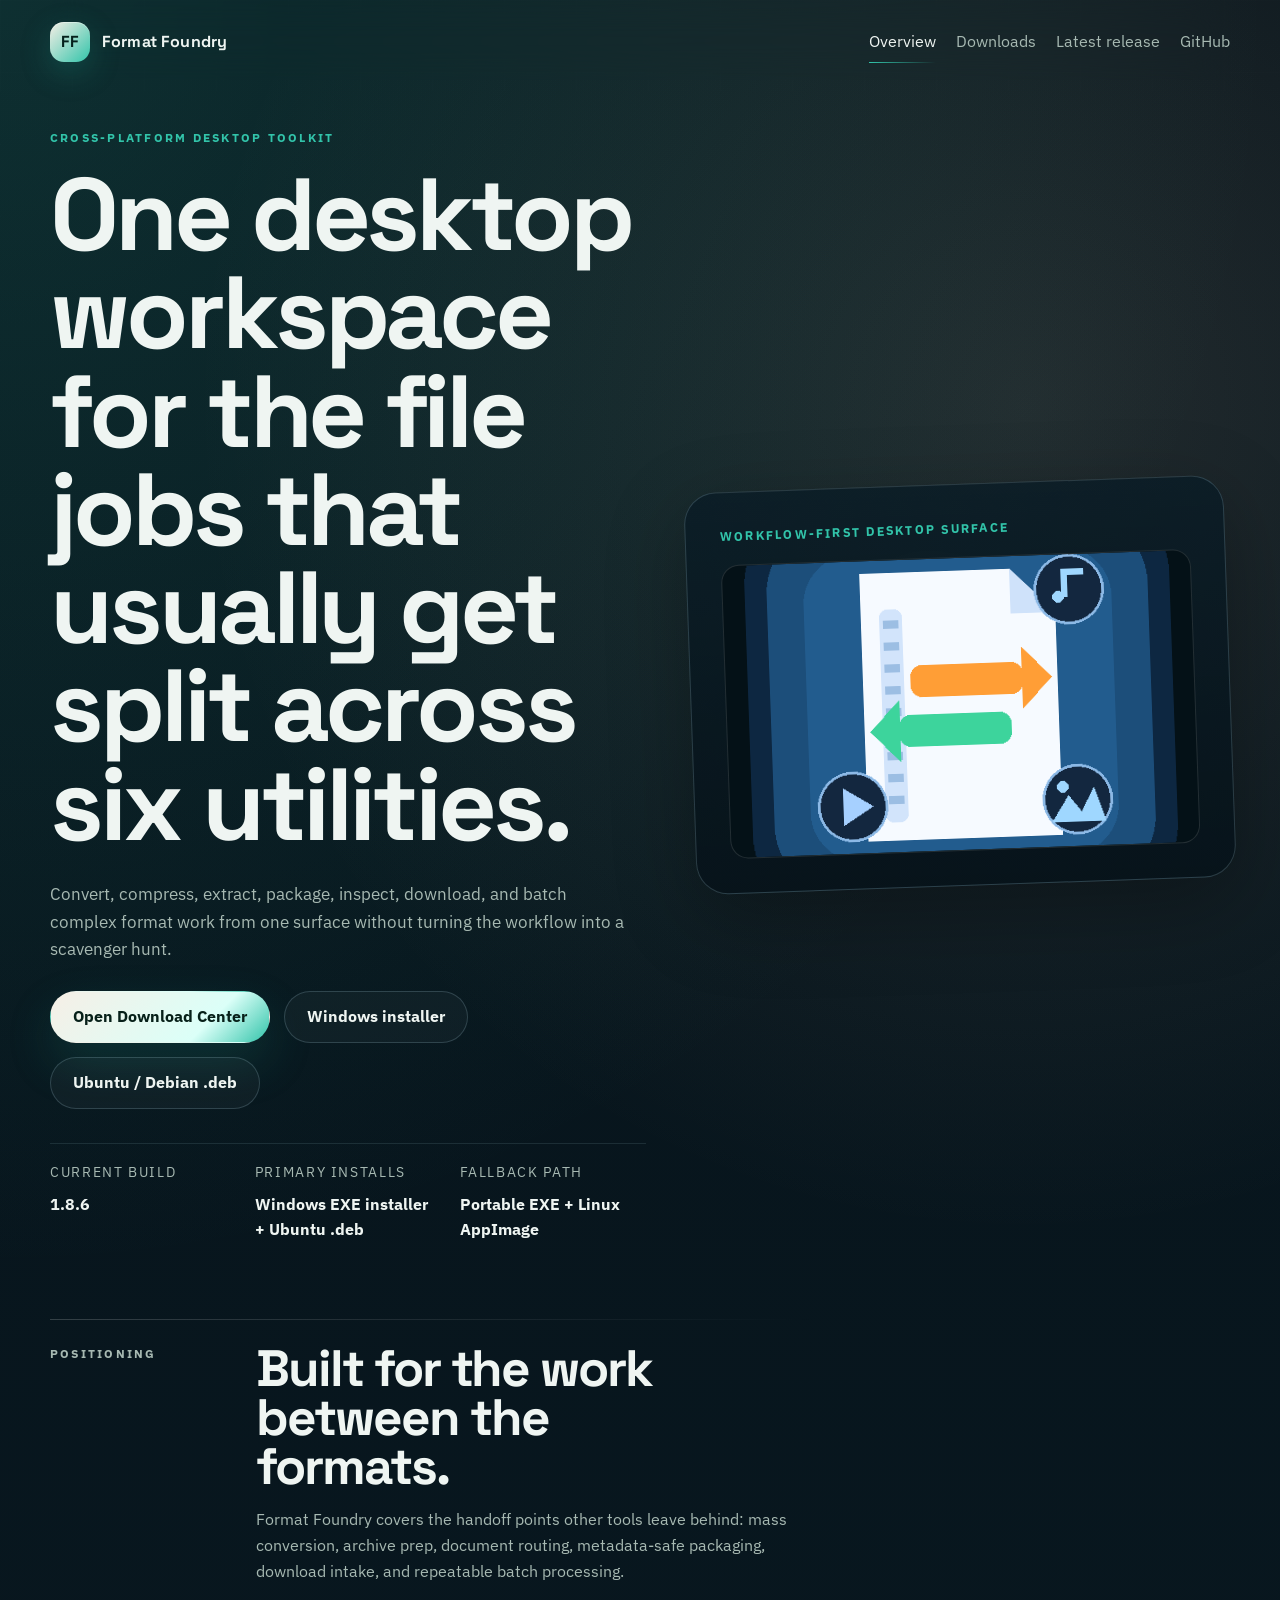
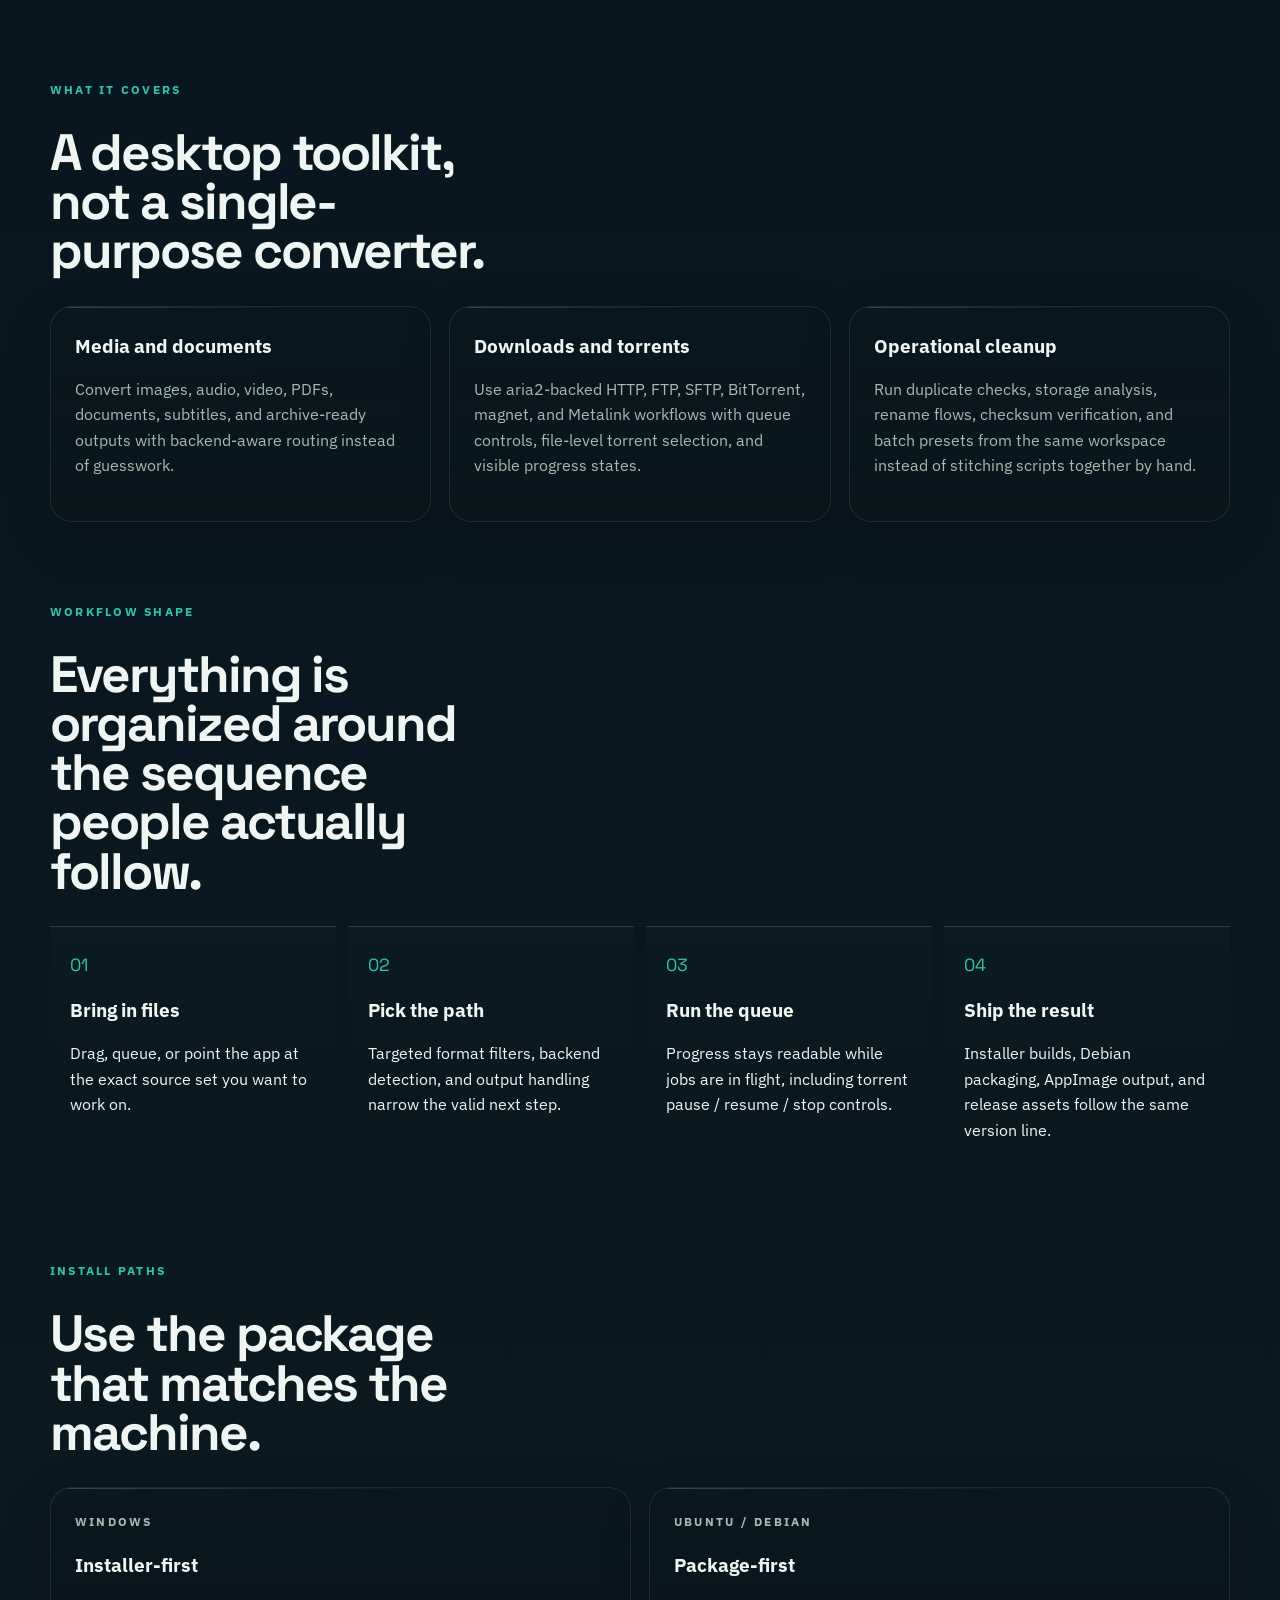
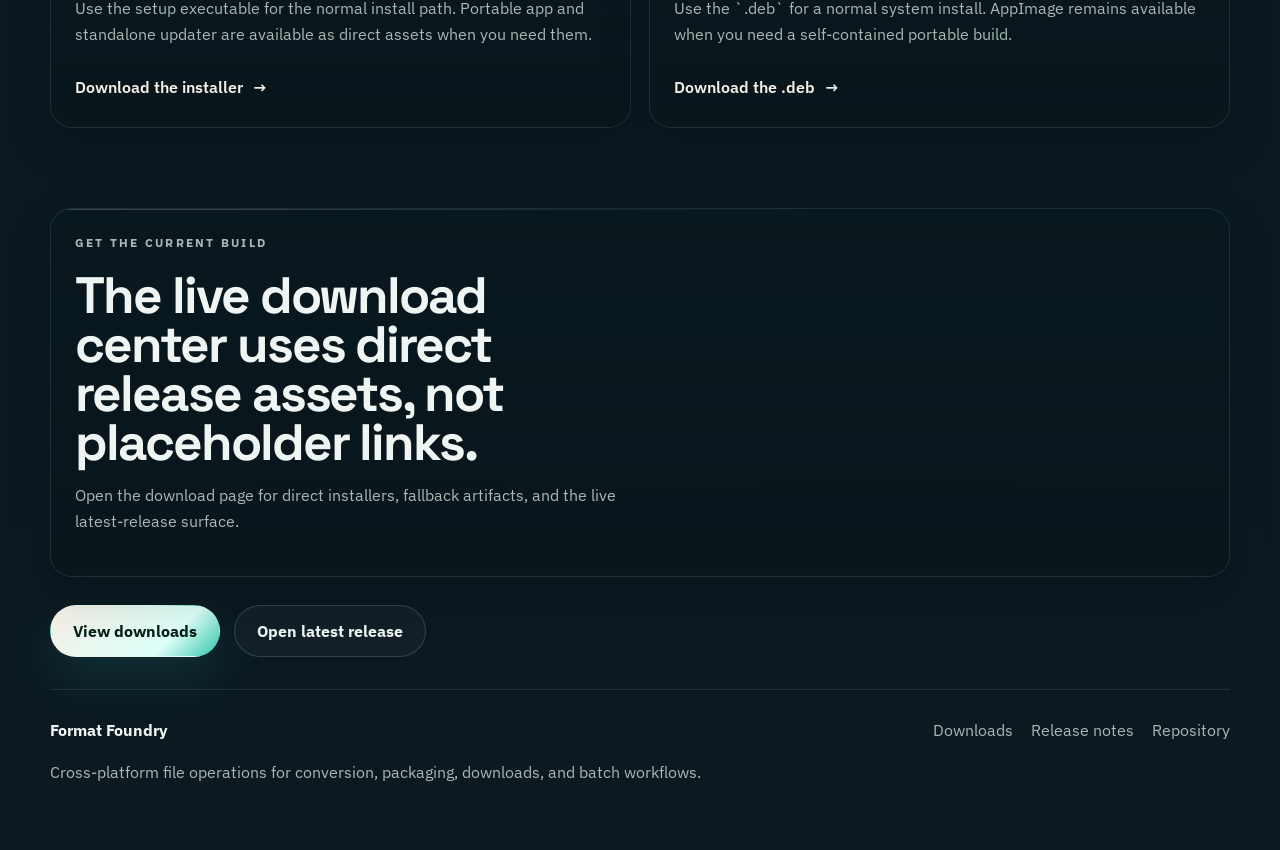
==== docs/index.html @ 9f745cc4 "Release 1.8.6 with Linux startup visibility fix" ====
<!DOCTYPE html>
<html lang="en">
<head>
  <meta charset="utf-8">
  <meta name="viewport" content="width=device-width, initial-scale=1">
  <title>Format Foundry | Cross-platform desktop toolkit</title>
  <meta name="description" content="Format Foundry is a cross-platform desktop toolkit for conversion, compression, extraction, downloads, archives, storage analysis, and repeatable batch workflows.">
  <link rel="icon" href="site-assets/format-foundry.ico" sizes="any">
  <link rel="preconnect" href="https://fonts.googleapis.com">
  <link rel="preconnect" href="https://fonts.gstatic.com" crossorigin>
  <link href="https://fonts.googleapis.com/css2?family=IBM+Plex+Sans:wght@400;500;600;700&family=Space+Grotesk:wght@500;700&display=swap" rel="stylesheet">
  <link rel="stylesheet" href="site.css">
  <script defer src="site.js"></script>
</head>
<body class="page-home">
  <div class="site-chrome"></div>
  <header class="topbar">
    <a class="wordmark" href="index.html" aria-label="Format Foundry home">
      <span class="wordmark-mark">FF</span>
      <span class="wordmark-text">Format Foundry</span>
    </a>
    <nav class="nav-links" aria-label="Primary">
      <a href="index.html" aria-current="page">Overview</a>
      <a href="downloads.html">Downloads</a>
      <a data-link="releasePage" href="#" target="_blank" rel="noreferrer">Latest release</a>
      <a data-link="repo" href="#" target="_blank" rel="noreferrer">GitHub</a>
    </nav>
  </header>

  <main>
    <section class="hero hero-home">
      <div class="hero-copy reveal reveal-fast">
        <p class="eyebrow">Cross-platform desktop toolkit</p>
        <h1>One desktop workspace for the file jobs that usually get split across six utilities.</h1>
        <p class="lede">Convert, compress, extract, package, inspect, download, and batch complex format work from one surface without turning the workflow into a scavenger hunt.</p>
        <div class="cta-row">
          <a class="button button-primary" href="downloads.html">Open Download Center</a>
          <a class="button button-secondary" data-link="windowsInstaller" href="#">Windows installer</a>
          <a class="button button-secondary" data-link="linuxDeb" href="#">Ubuntu / Debian .deb</a>
        </div>
        <dl class="hero-meta">
          <div>
            <dt>Current build</dt>
            <dd data-version>1.8.6</dd>
          </div>
          <div>
            <dt>Primary installs</dt>
            <dd>Windows EXE installer + Ubuntu .deb</dd>
          </div>
          <div>
            <dt>Fallback path</dt>
            <dd>Portable EXE + Linux AppImage</dd>
          </div>
        </dl>
      </div>
      <div class="hero-visual reveal">
        <div class="visual-aurora"></div>
        <div class="device-stage">
          <div class="device-caption">Workflow-first desktop surface</div>
          <div class="device-frame">
            <img src="site-assets/format-foundry-preview.png" alt="Format Foundry interface preview">
          </div>
        </div>
      </div>
    </section>

    <section class="section section-statement reveal">
      <div class="section-rule"></div>
      <div class="statement-grid">
        <p class="section-label">Positioning</p>
        <div>
          <h2>Built for the work between the formats.</h2>
          <p>Format Foundry covers the handoff points other tools leave behind: mass conversion, archive prep, document routing, metadata-safe packaging, download intake, and repeatable batch processing.</p>
        </div>
      </div>
    </section>

    <section class="section section-columns">
      <div class="section-head reveal">
        <p class="section-label">What it covers</p>
        <h2>A desktop toolkit, not a single-purpose converter.</h2>
      </div>
      <div class="feature-columns">
        <article class="feature-strip reveal">
          <h3>Media and documents</h3>
          <p>Convert images, audio, video, PDFs, documents, subtitles, and archive-ready outputs with backend-aware routing instead of guesswork.</p>
        </article>
        <article class="feature-strip reveal">
          <h3>Downloads and torrents</h3>
          <p>Use aria2-backed HTTP, FTP, SFTP, BitTorrent, magnet, and Metalink workflows with queue controls, file-level torrent selection, and visible progress states.</p>
        </article>
        <article class="feature-strip reveal">
          <h3>Operational cleanup</h3>
          <p>Run duplicate checks, storage analysis, rename flows, checksum verification, and batch presets from the same workspace instead of stitching scripts together by hand.</p>
        </article>
      </div>
    </section>

    <section class="section section-workflow">
      <div class="section-head reveal">
        <p class="section-label">Workflow shape</p>
        <h2>Everything is organized around the sequence people actually follow.</h2>
      </div>
      <ol class="workflow-rail">
        <li class="reveal"><span>01</span><strong>Bring in files</strong><p>Drag, queue, or point the app at the exact source set you want to work on.</p></li>
        <li class="reveal"><span>02</span><strong>Pick the path</strong><p>Targeted format filters, backend detection, and output handling narrow the valid next step.</p></li>
        <li class="reveal"><span>03</span><strong>Run the queue</strong><p>Progress stays readable while jobs are in flight, including torrent pause / resume / stop controls.</p></li>
        <li class="reveal"><span>04</span><strong>Ship the result</strong><p>Installer builds, Debian packaging, AppImage output, and release assets follow the same version line.</p></li>
      </ol>
    </section>

    <section class="section section-platforms">
      <div class="section-head reveal">
        <p class="section-label">Install paths</p>
        <h2>Use the package that matches the machine.</h2>
      </div>
      <div class="platform-panels">
        <article class="platform-panel reveal">
          <p class="platform-kicker">Windows</p>
          <h3>Installer-first</h3>
          <p>Use the setup executable for the normal install path. Portable app and standalone updater are available as direct assets when you need them.</p>
          <a class="text-link" data-link="windowsInstaller" href="#">Download the installer</a>
        </article>
        <article class="platform-panel reveal">
          <p class="platform-kicker">Ubuntu / Debian</p>
          <h3>Package-first</h3>
          <p>Use the `.deb` for a normal system install. AppImage remains available when you need a self-contained portable build.</p>
          <a class="text-link" data-link="linuxDeb" href="#">Download the .deb</a>
        </article>
      </div>
    </section>

    <section class="section section-final reveal">
      <div class="final-copy">
        <p class="section-label">Get the current build</p>
        <h2>The live download center uses direct release assets, not placeholder links.</h2>
        <p>Open the download page for direct installers, fallback artifacts, and the live latest-release surface.</p>
      </div>
      <div class="cta-row">
        <a class="button button-primary" href="downloads.html">View downloads</a>
        <a class="button button-secondary" data-link="releasePage" href="#" target="_blank" rel="noreferrer">Open latest release</a>
      </div>
    </section>
  </main>

  <footer class="site-footer">
    <div>
      <strong>Format Foundry</strong>
      <p>Cross-platform file operations for conversion, packaging, downloads, and batch workflows.</p>
    </div>
    <div class="footer-links">
      <a href="downloads.html">Downloads</a>
      <a data-link="releasePage" href="#" target="_blank" rel="noreferrer">Release notes</a>
      <a data-link="repo" href="#" target="_blank" rel="noreferrer">Repository</a>
    </div>
  </footer>
</body>
</html>
---- docs/site.css ----
:root {
  --bg: #07131a;
  --bg-alt: #0b1b23;
  --surface: rgba(11, 27, 35, 0.7);
  --surface-strong: rgba(13, 31, 40, 0.92);
  --line: rgba(173, 216, 230, 0.12);
  --line-strong: rgba(173, 216, 230, 0.2);
  --text: #eff5f2;
  --muted: #a7b9b2;
  --accent: #1fa58e;
  --accent-strong: #32c4aa;
  --sand: #f6efe6;
  --shadow: 0 24px 80px rgba(0, 0, 0, 0.28);
  --radius-xl: 32px;
  --radius-lg: 22px;
  --content: min(1180px, calc(100vw - 48px));
  --transition: 220ms cubic-bezier(.22,.61,.36,1);
}

* { box-sizing: border-box; }
html { scroll-behavior: smooth; }
body {
  margin: 0;
  background:
    radial-gradient(circle at top left, rgba(50, 196, 170, 0.16), transparent 30%),
    radial-gradient(circle at 80% 10%, rgba(233, 214, 188, 0.12), transparent 22%),
    linear-gradient(180deg, #07131a 0%, #08171f 45%, #0c1921 100%);
  color: var(--text);
  font: 400 16px/1.6 "IBM Plex Sans", "Segoe UI", sans-serif;
}

a { color: inherit; text-decoration: none; }
img { display: block; max-width: 100%; }
code {
  font-family: "IBM Plex Sans", "Segoe UI", sans-serif;
  font-size: 0.94em;
  padding: 0.12rem 0.38rem;
  border-radius: 999px;
  background: rgba(255,255,255,0.06);
}

.site-chrome {
  position: fixed;
  inset: 0;
  pointer-events: none;
  background-image:
    linear-gradient(rgba(255,255,255,0.035) 1px, transparent 1px),
    linear-gradient(90deg, rgba(255,255,255,0.035) 1px, transparent 1px);
  background-size: 72px 72px;
  mask-image: linear-gradient(180deg, rgba(0,0,0,0.45), transparent 75%);
  opacity: 0.55;
}

.topbar,
.site-footer,
.hero,
.section {
  width: var(--content);
  margin: 0 auto;
}

.topbar {
  position: sticky;
  top: 0;
  z-index: 40;
  display: flex;
  align-items: center;
  justify-content: space-between;
  gap: 24px;
  padding: 22px 0 18px;
  backdrop-filter: blur(18px);
}

.wordmark {
  display: inline-flex;
  align-items: center;
  gap: 12px;
  font-family: "Space Grotesk", "IBM Plex Sans", sans-serif;
  font-weight: 700;
  letter-spacing: 0.01em;
}

.wordmark-mark {
  display: grid;
  place-items: center;
  width: 40px;
  height: 40px;
  border-radius: 14px;
  color: #05211c;
  background: linear-gradient(135deg, var(--sand), var(--accent-strong));
  box-shadow: inset 0 1px 0 rgba(255,255,255,0.38), 0 10px 30px rgba(31, 165, 142, 0.25);
}

.nav-links {
  display: flex;
  align-items: center;
  gap: 20px;
}

.nav-links a {
  position: relative;
  color: var(--muted);
  transition: color var(--transition);
}

.nav-links a::after {
  content: "";
  position: absolute;
  left: 0;
  right: 0;
  bottom: -8px;
  height: 1px;
  background: linear-gradient(90deg, var(--accent-strong), transparent);
  transform: scaleX(0);
  transform-origin: left;
  transition: transform var(--transition);
}

.nav-links a:hover,
.nav-links a[aria-current="page"] {
  color: var(--text);
}

.nav-links a:hover::after,
.nav-links a[aria-current="page"]::after {
  transform: scaleX(1);
}

.hero {
  display: grid;
  grid-template-columns: minmax(0, 1.05fr) minmax(340px, 0.95fr);
  gap: 44px;
  min-height: calc(100svh - 104px);
  align-items: center;
  padding: 48px 0 56px;
}

.hero-copy {
  max-width: 640px;
}

.eyebrow,
.section-label,
.platform-kicker,
.release-panel-label,
.column-title,
.step-block span,
.device-caption {
  margin: 0 0 18px;
  color: var(--accent-strong);
  text-transform: uppercase;
  letter-spacing: 0.18em;
  font-size: 0.78rem;
  font-weight: 700;
}

.hero h1,
.section h2,
.release-panel h2,
.not-found-shell h1 {
  margin: 0;
  font-family: "Space Grotesk", "IBM Plex Sans", sans-serif;
  font-weight: 700;
  line-height: 0.96;
  letter-spacing: -0.04em;
}

.hero h1 { font-size: clamp(3.6rem, 8vw, 7rem); max-width: 10ch; }
.section h2 { font-size: clamp(2rem, 4vw, 3.4rem); max-width: 14ch; }
.release-panel h2 { font-size: clamp(2.6rem, 5vw, 4rem); }
.not-found-shell h1 { font-size: clamp(2.4rem, 6vw, 4.8rem); max-width: 11ch; }

.lede,
.statement-grid p,
.feature-strip p,
.platform-panel p,
.download-panel p,
.step-block p,
.release-panel p,
.final-copy p {
  color: var(--muted);
  max-width: 58ch;
}

.hero .lede { font-size: 1.08rem; margin: 26px 0 0; }

.cta-row {
  display: flex;
  flex-wrap: wrap;
  gap: 14px;
  margin-top: 28px;
}

.button {
  display: inline-flex;
  align-items: center;
  justify-content: center;
  min-height: 52px;
  padding: 0 22px;
  border-radius: 999px;
  border: 1px solid transparent;
  font-weight: 700;
  transition: transform var(--transition), border-color var(--transition), background var(--transition), color var(--transition);
}

.button:hover { transform: translateY(-2px); }

.button-primary {
  color: #072019;
  background: linear-gradient(135deg, var(--sand), #dbfff8 70%, var(--accent-strong));
  box-shadow: 0 20px 48px rgba(31, 165, 142, 0.18);
}

.button-secondary {
  color: var(--text);
  background: rgba(255,255,255,0.03);
  border-color: var(--line-strong);
}

.button-secondary:hover,
.text-link:hover {
  border-color: rgba(255,255,255,0.26);
  color: var(--sand);
}

.hero-meta {
  display: grid;
  grid-template-columns: repeat(3, minmax(0, 1fr));
  gap: 18px;
  margin: 34px 0 0;
  padding-top: 18px;
  border-top: 1px solid var(--line);
}

.hero-meta dt {
  color: var(--muted);
  font-size: 0.85rem;
  text-transform: uppercase;
  letter-spacing: 0.12em;
}

.hero-meta dd {
  margin: 8px 0 0;
  font-weight: 700;
}

.hero-visual,
.release-panel {
  position: relative;
}

.visual-aurora {
  position: absolute;
  inset: 6% 8% 18% 12%;
  border-radius: 50%;
  background:
    radial-gradient(circle at 40% 40%, rgba(255,255,255,0.28), transparent 24%),
    radial-gradient(circle at 70% 55%, rgba(31, 165, 142, 0.55), transparent 35%),
    radial-gradient(circle at 50% 70%, rgba(246, 239, 230, 0.28), transparent 42%);
  filter: blur(28px);
}

.device-stage {
  position: relative;
  padding: 34px;
  border: 1px solid var(--line-strong);
  border-radius: var(--radius-xl);
  background: linear-gradient(180deg, rgba(10, 28, 38, 0.84), rgba(7, 19, 26, 0.92));
  box-shadow: var(--shadow);
  transform: rotate(-2deg);
}

.device-frame {
  overflow: hidden;
  border-radius: 18px;
  border: 1px solid rgba(255,255,255,0.12);
  background: #041117;
}

.device-frame img {
  width: 100%;
  aspect-ratio: 16 / 10;
  object-fit: cover;
}

.section {
  padding: 48px 0 32px;
}

.section-head {
  display: grid;
  gap: 10px;
  margin-bottom: 30px;
}

.section-statement {
  padding-top: 20px;
}

.section-rule {
  height: 1px;
  background: linear-gradient(90deg, rgba(255,255,255,0.18), transparent 65%);
  margin-bottom: 24px;
}

.statement-grid {
  display: grid;
  grid-template-columns: 180px minmax(0, 1fr);
  gap: 26px;
}

.feature-columns,
.platform-panels,
.asset-columns,
.steps-grid,
.download-grid {
  display: grid;
  gap: 18px;
}

.feature-columns { grid-template-columns: repeat(3, minmax(0, 1fr)); }
.platform-panels { grid-template-columns: repeat(2, minmax(0, 1fr)); }
.asset-columns, .download-grid { grid-template-columns: repeat(2, minmax(0, 1fr)); }
.steps-grid { grid-template-columns: repeat(3, minmax(0, 1fr)); }

.feature-strip,
.platform-panel,
.download-panel,
.asset-column,
.step-block,
.release-panel,
.final-copy,
.not-found-shell {
  position: relative;
  overflow: hidden;
  padding: 24px 24px 26px;
  border: 1px solid var(--line);
  border-radius: var(--radius-lg);
  background: linear-gradient(180deg, rgba(9, 23, 30, 0.78), rgba(9, 22, 28, 0.96));
  box-shadow: 0 18px 48px rgba(0,0,0,0.18);
}

.feature-strip::before,
.platform-panel::before,
.download-panel::before,
.asset-column::before,
.step-block::before,
.release-panel::before,
.final-copy::before,
.not-found-shell::before {
  content: "";
  position: absolute;
  inset: 0 auto auto 0;
  width: 100%;
  height: 1px;
  background: linear-gradient(90deg, rgba(255,255,255,0.22), transparent 66%);
}

.workflow-rail {
  display: grid;
  grid-template-columns: repeat(4, minmax(0, 1fr));
  gap: 12px;
  margin: 0;
  padding: 0;
  list-style: none;
}

.workflow-rail li {
  padding: 24px 20px 22px;
  border-top: 1px solid var(--line-strong);
  background: linear-gradient(180deg, rgba(255,255,255,0.015), transparent 80%);
}

.workflow-rail span {
  display: block;
  color: var(--accent-strong);
  font-family: "Space Grotesk", sans-serif;
  font-size: 1.1rem;
  margin-bottom: 16px;
}

.workflow-rail strong,
.feature-strip h3,
.platform-panel h3,
.download-panel h3,
.column-title,
.step-block strong {
  display: block;
  font-size: 1.18rem;
  margin: 0 0 8px;
}

.download-panel,
.release-panel {
  display: flex;
  flex-direction: column;
  justify-content: space-between;
  min-height: 300px;
}

.download-actions {
  margin-top: 26px;
}

.download-note {
  margin: 14px 0 0;
  color: var(--muted);
  font-size: 0.92rem;
}

.asset-list {
  display: grid;
  gap: 12px;
}

.asset-link {
  display: flex;
  align-items: flex-start;
  justify-content: space-between;
  gap: 16px;
  padding: 16px 0;
  border-top: 1px solid var(--line);
}

.asset-link:first-child { border-top: 0; padding-top: 0; }
.asset-link strong { display: block; margin-bottom: 4px; }
.asset-link span { color: var(--muted); font-size: 0.95rem; }
.asset-link em { font-style: normal; color: var(--accent-strong); font-weight: 600; white-space: nowrap; }

.text-link {
  display: inline-flex;
  align-items: center;
  gap: 10px;
  margin-top: 12px;
  color: var(--sand);
  font-weight: 600;
}

.text-link::after {
  content: "→";
  transition: transform var(--transition);
}

.text-link:hover::after { transform: translateX(4px); }

.site-footer {
  display: flex;
  justify-content: space-between;
  gap: 32px;
  padding: 28px 0 48px;
  border-top: 1px solid var(--line);
  color: var(--muted);
}

.site-footer strong { display: block; color: var(--text); margin-bottom: 8px; }
.footer-links {
  display: flex;
  flex-wrap: wrap;
  gap: 18px;
  align-content: flex-start;
}

.not-found-shell {
  width: min(760px, calc(100vw - 40px));
  margin: 18vh auto;
  text-align: left;
}

.reveal {
  opacity: 0;
  transform: translateY(26px);
  transition: opacity 700ms cubic-bezier(.22,.61,.36,1), transform 700ms cubic-bezier(.22,.61,.36,1);
}

.reveal-fast { transition-duration: 520ms; }
.reveal.is-visible {
  opacity: 1;
  transform: translateY(0);
}

@media (max-width: 1040px) {
  .hero,
  .statement-grid,
  .feature-columns,
  .platform-panels,
  .asset-columns,
  .steps-grid,
  .download-grid,
  .workflow-rail,
  .hero-meta {
    grid-template-columns: 1fr;
  }

  .hero {
    min-height: auto;
    padding-top: 32px;
  }

  .device-stage { transform: none; }
}

@media (max-width: 760px) {
  :root { --content: min(100vw - 28px, 100%); }
  .topbar,
  .site-footer {
    flex-direction: column;
    align-items: flex-start;
  }

  .nav-links {
    flex-wrap: wrap;
    gap: 14px;
  }

  .hero h1 { max-width: 11ch; }

  .feature-strip,
  .platform-panel,
  .download-panel,
  .asset-column,
  .step-block,
  .release-panel,
  .final-copy,
  .not-found-shell {
    padding: 20px;
  }

  .button { width: 100%; }
}

@media (prefers-reduced-motion: reduce) {
  html { scroll-behavior: auto; }
  *, *::before, *::after {
    animation: none !important;
    transition-duration: 0.01ms !important;
    transition-delay: 0ms !important;
  }
  .reveal {
    opacity: 1;
    transform: none;
  }
}
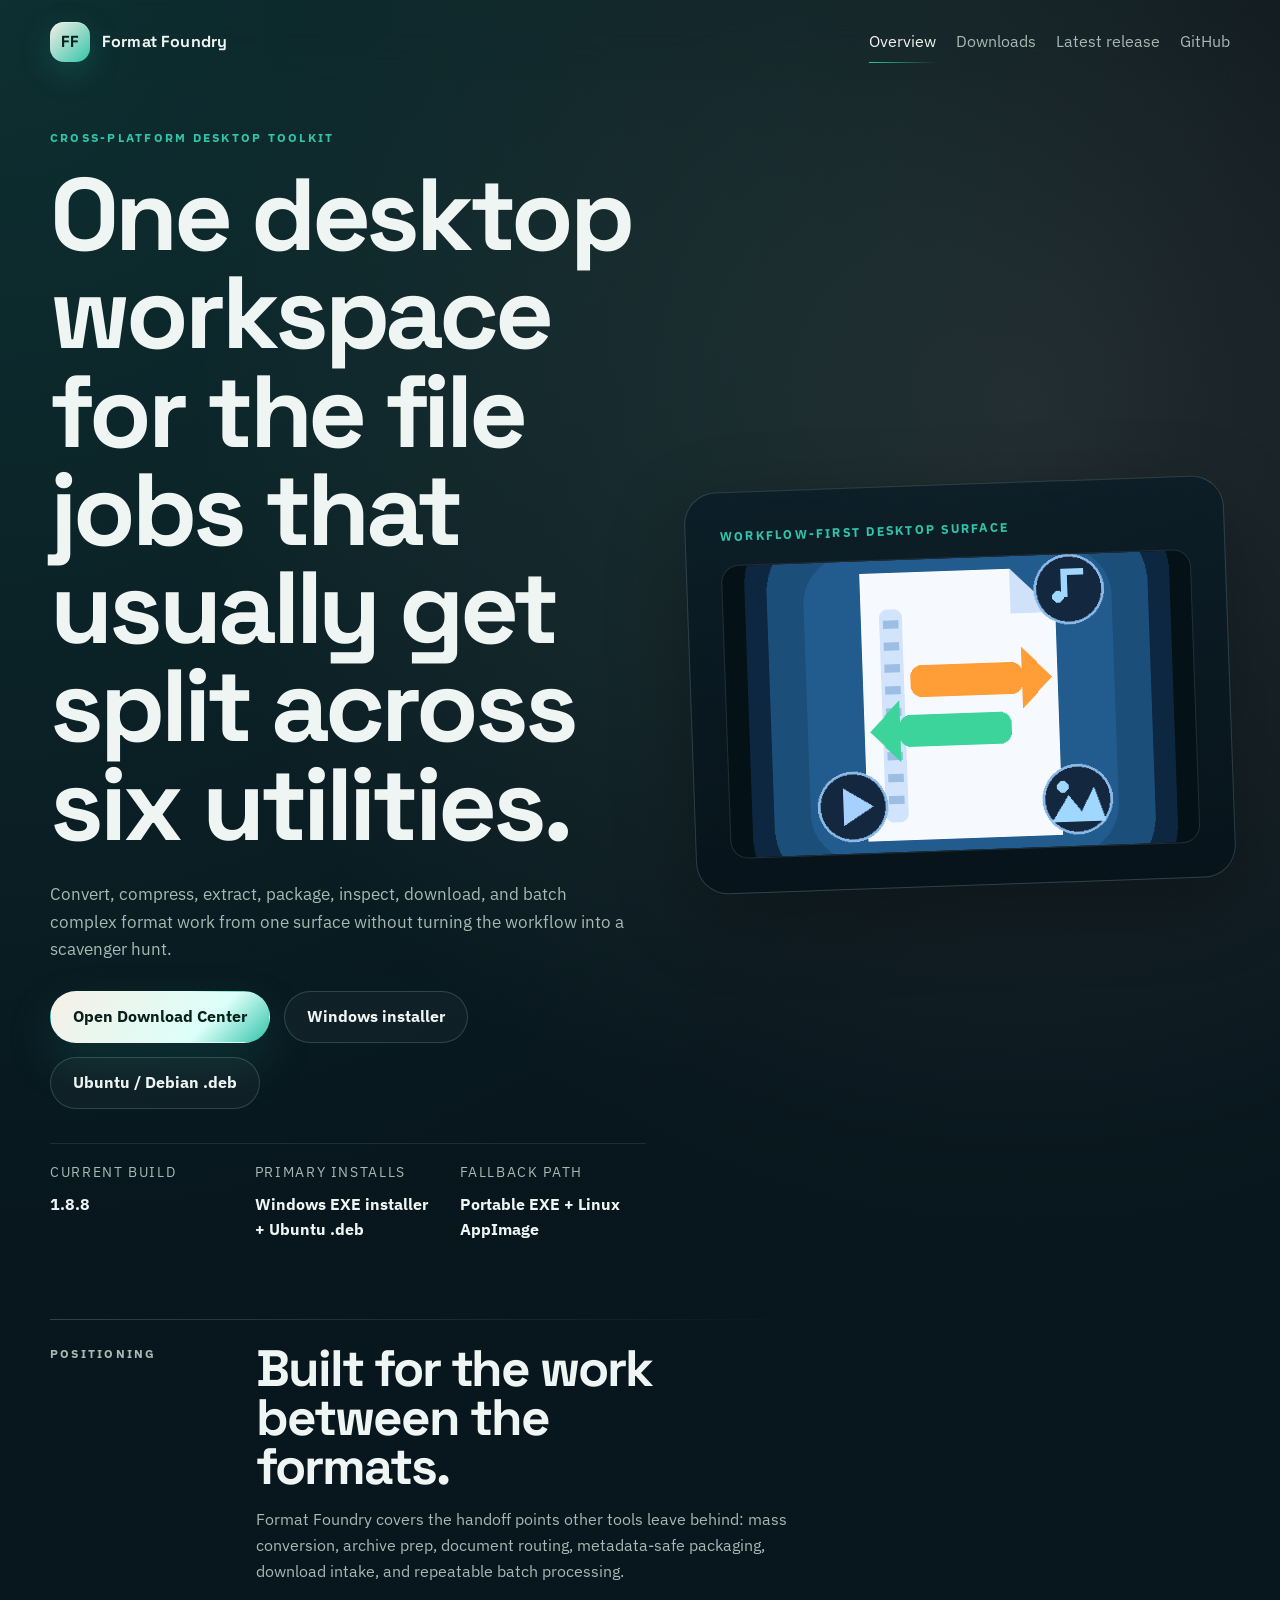
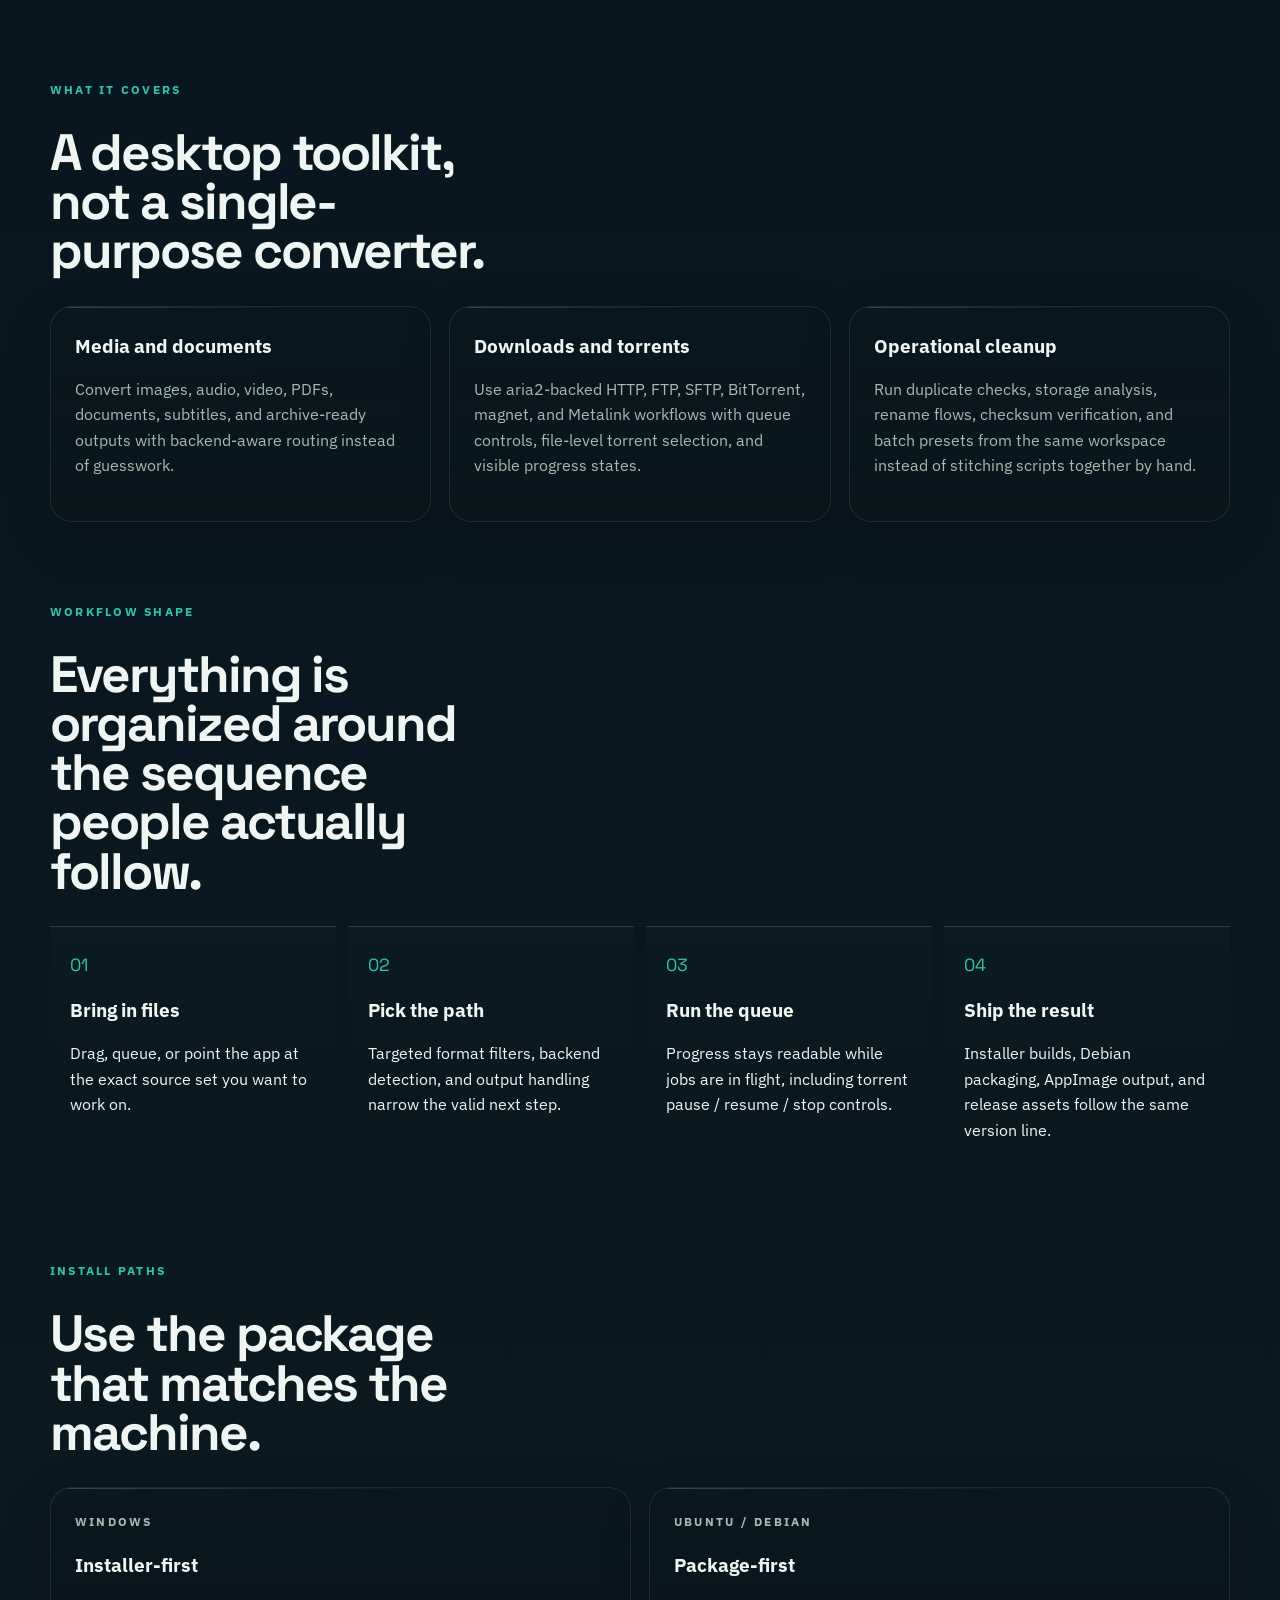
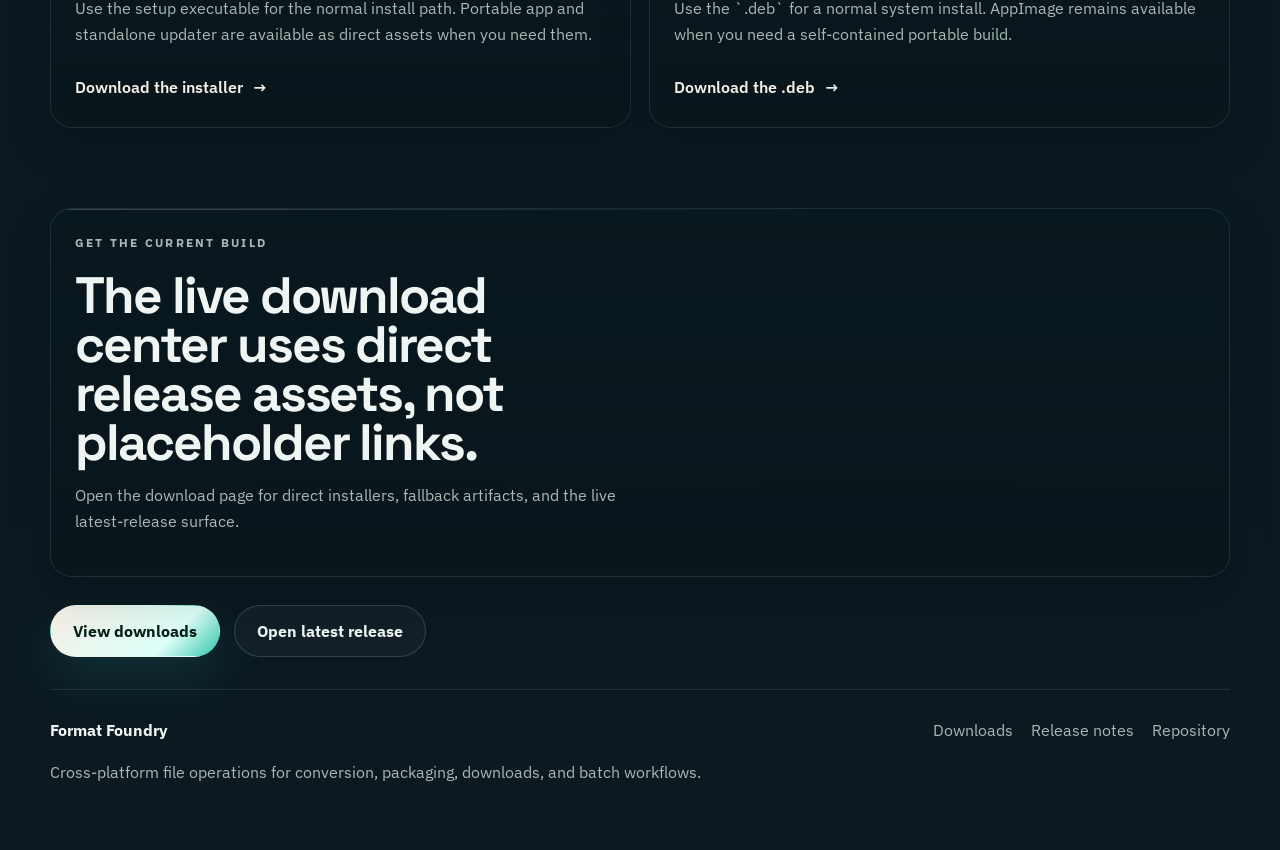
==== commit 8a930321: "Release 1.8.8 with Linux readability fixes" ====
--- a/docs/index.html
+++ b/docs/index.html
@@ -41,7 +41,7 @@
         <dl class="hero-meta">
           <div>
             <dt>Current build</dt>
-            <dd data-version>1.8.6</dd>
+            <dd data-version>1.8.8</dd>
           </div>
           <div>
             <dt>Primary installs</dt>
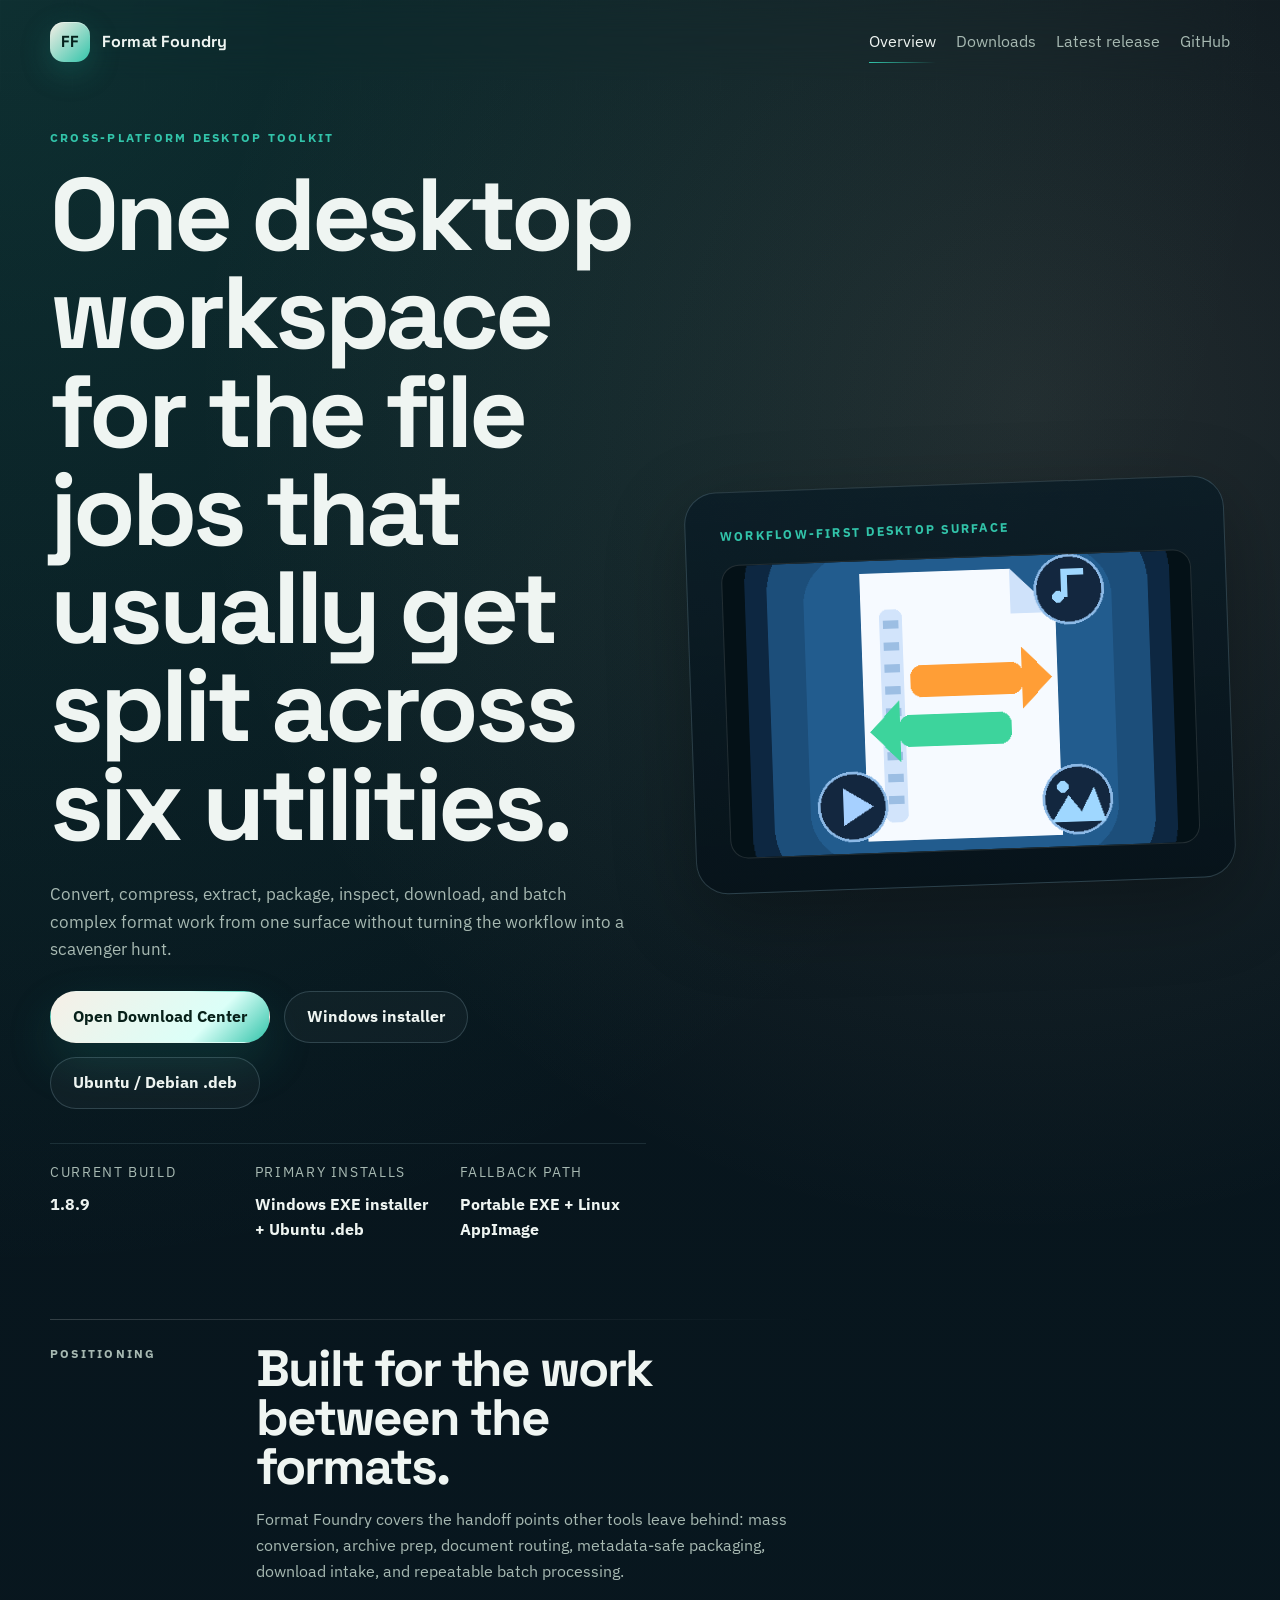
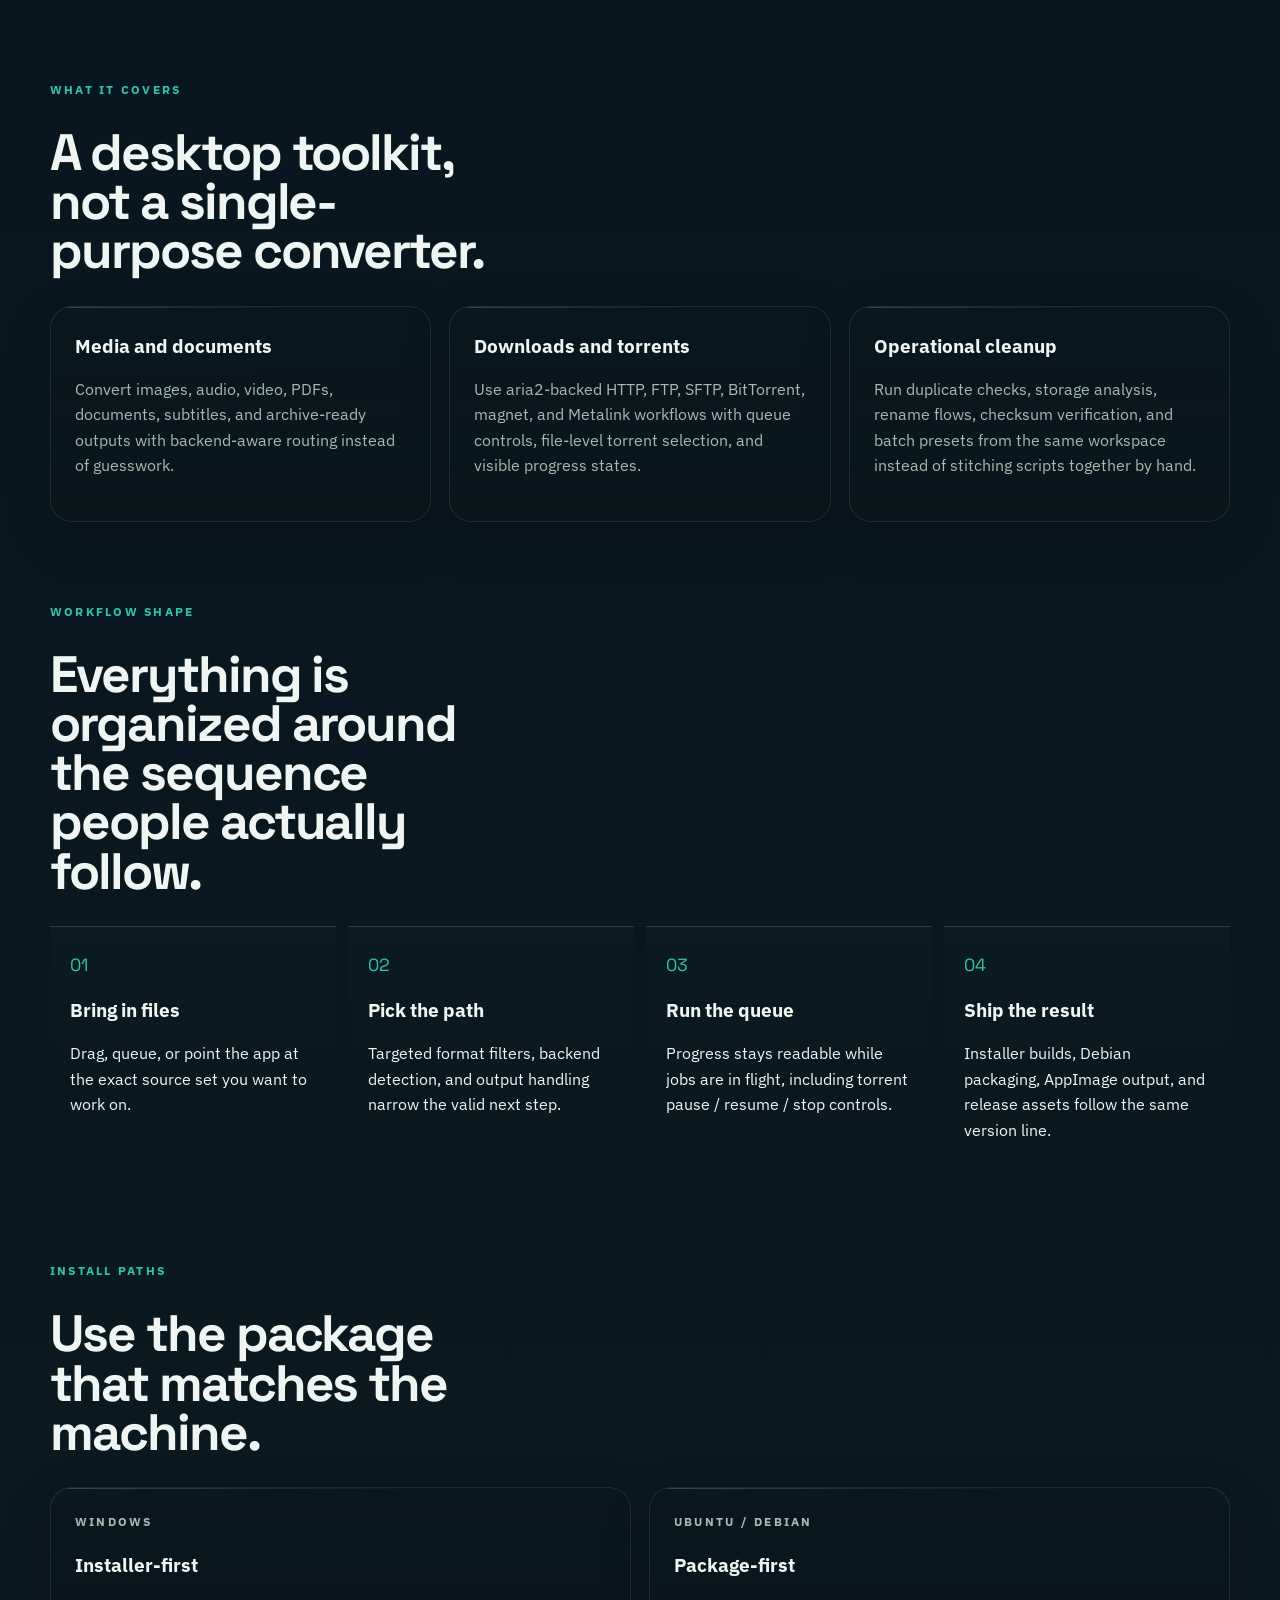
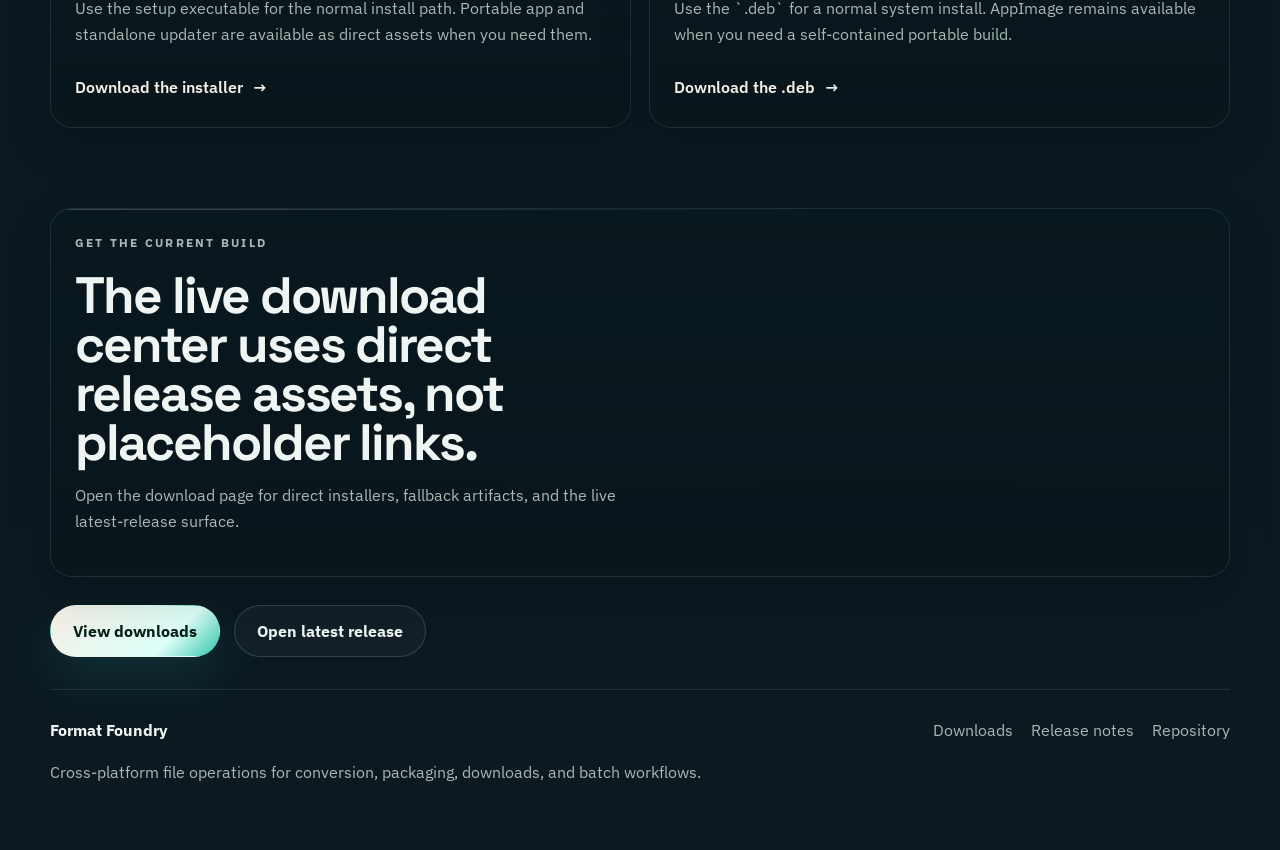
==== commit ae3e2c6d: "Release 1.8.9 with collapsible overview shell" ====
--- a/docs/index.html
+++ b/docs/index.html
@@ -41,7 +41,7 @@
         <dl class="hero-meta">
           <div>
             <dt>Current build</dt>
-            <dd data-version>1.8.8</dd>
+            <dd data-version>1.8.9</dd>
           </div>
           <div>
             <dt>Primary installs</dt>
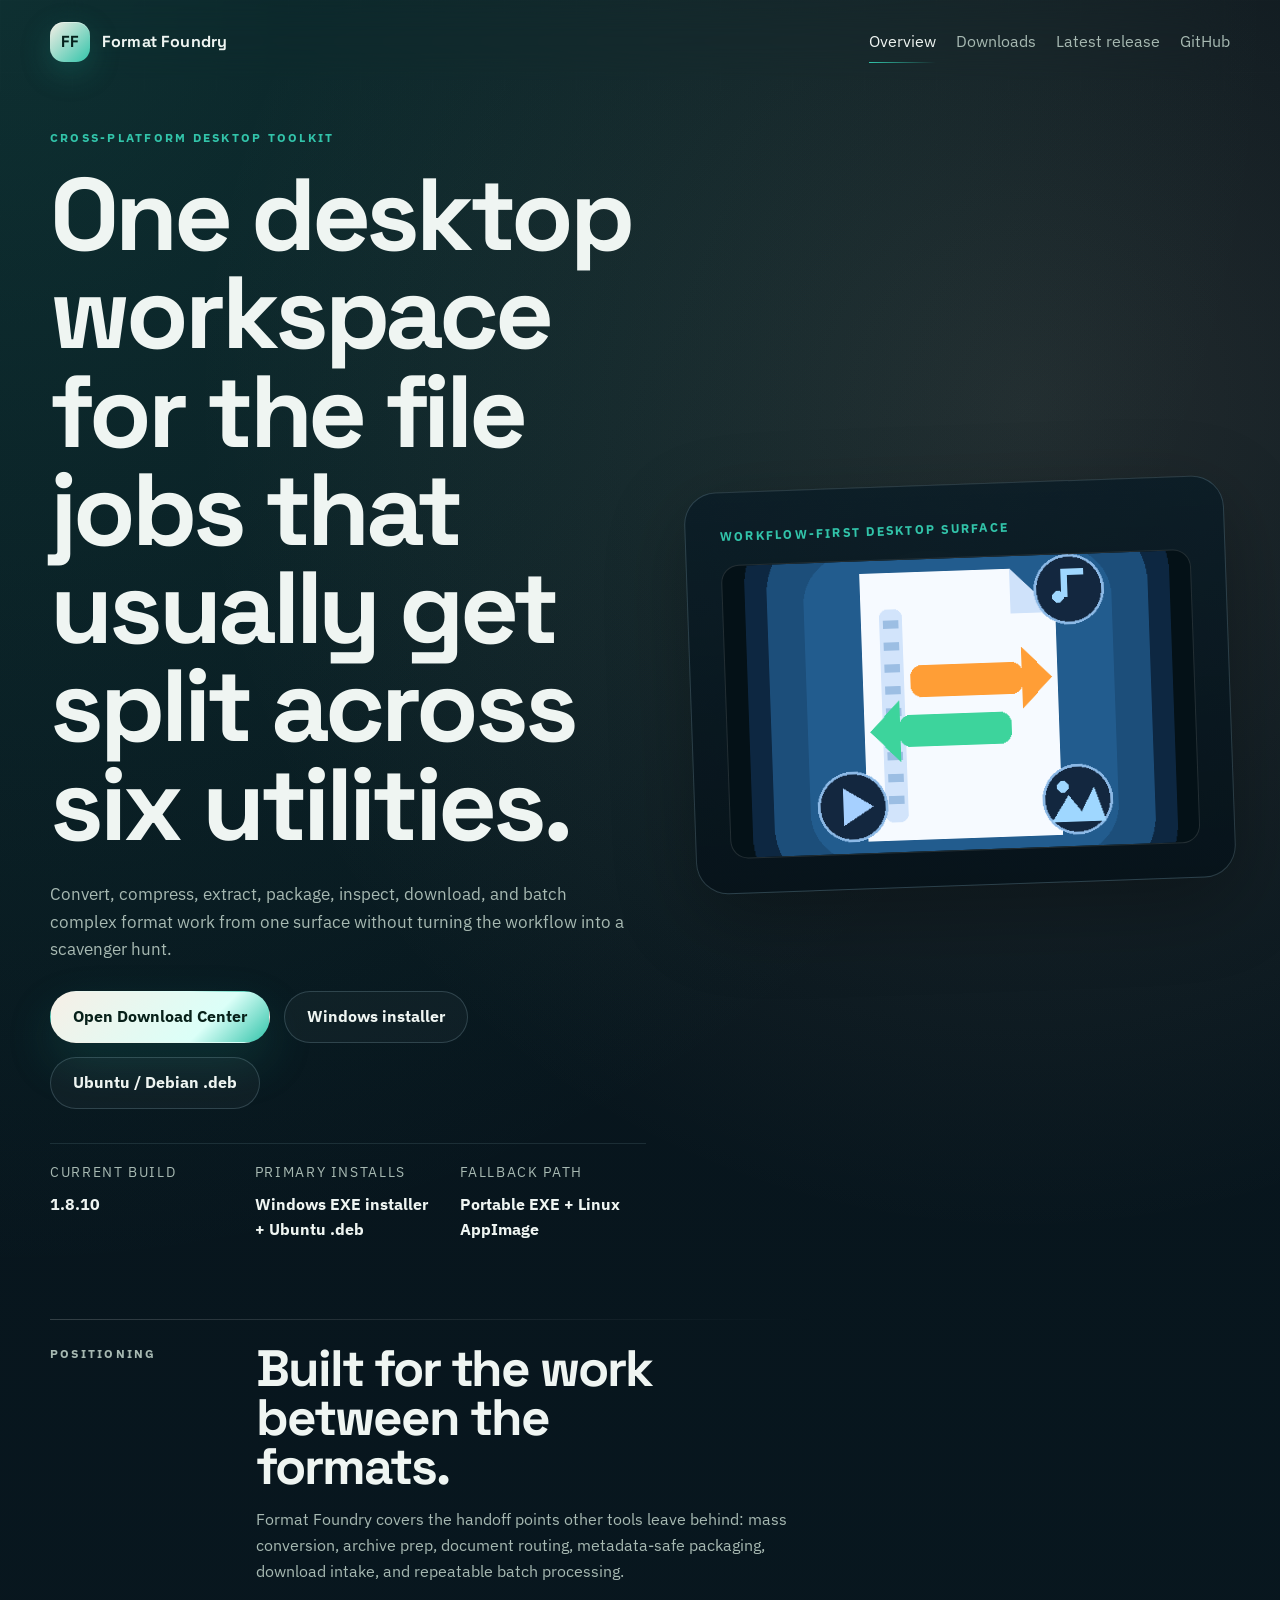
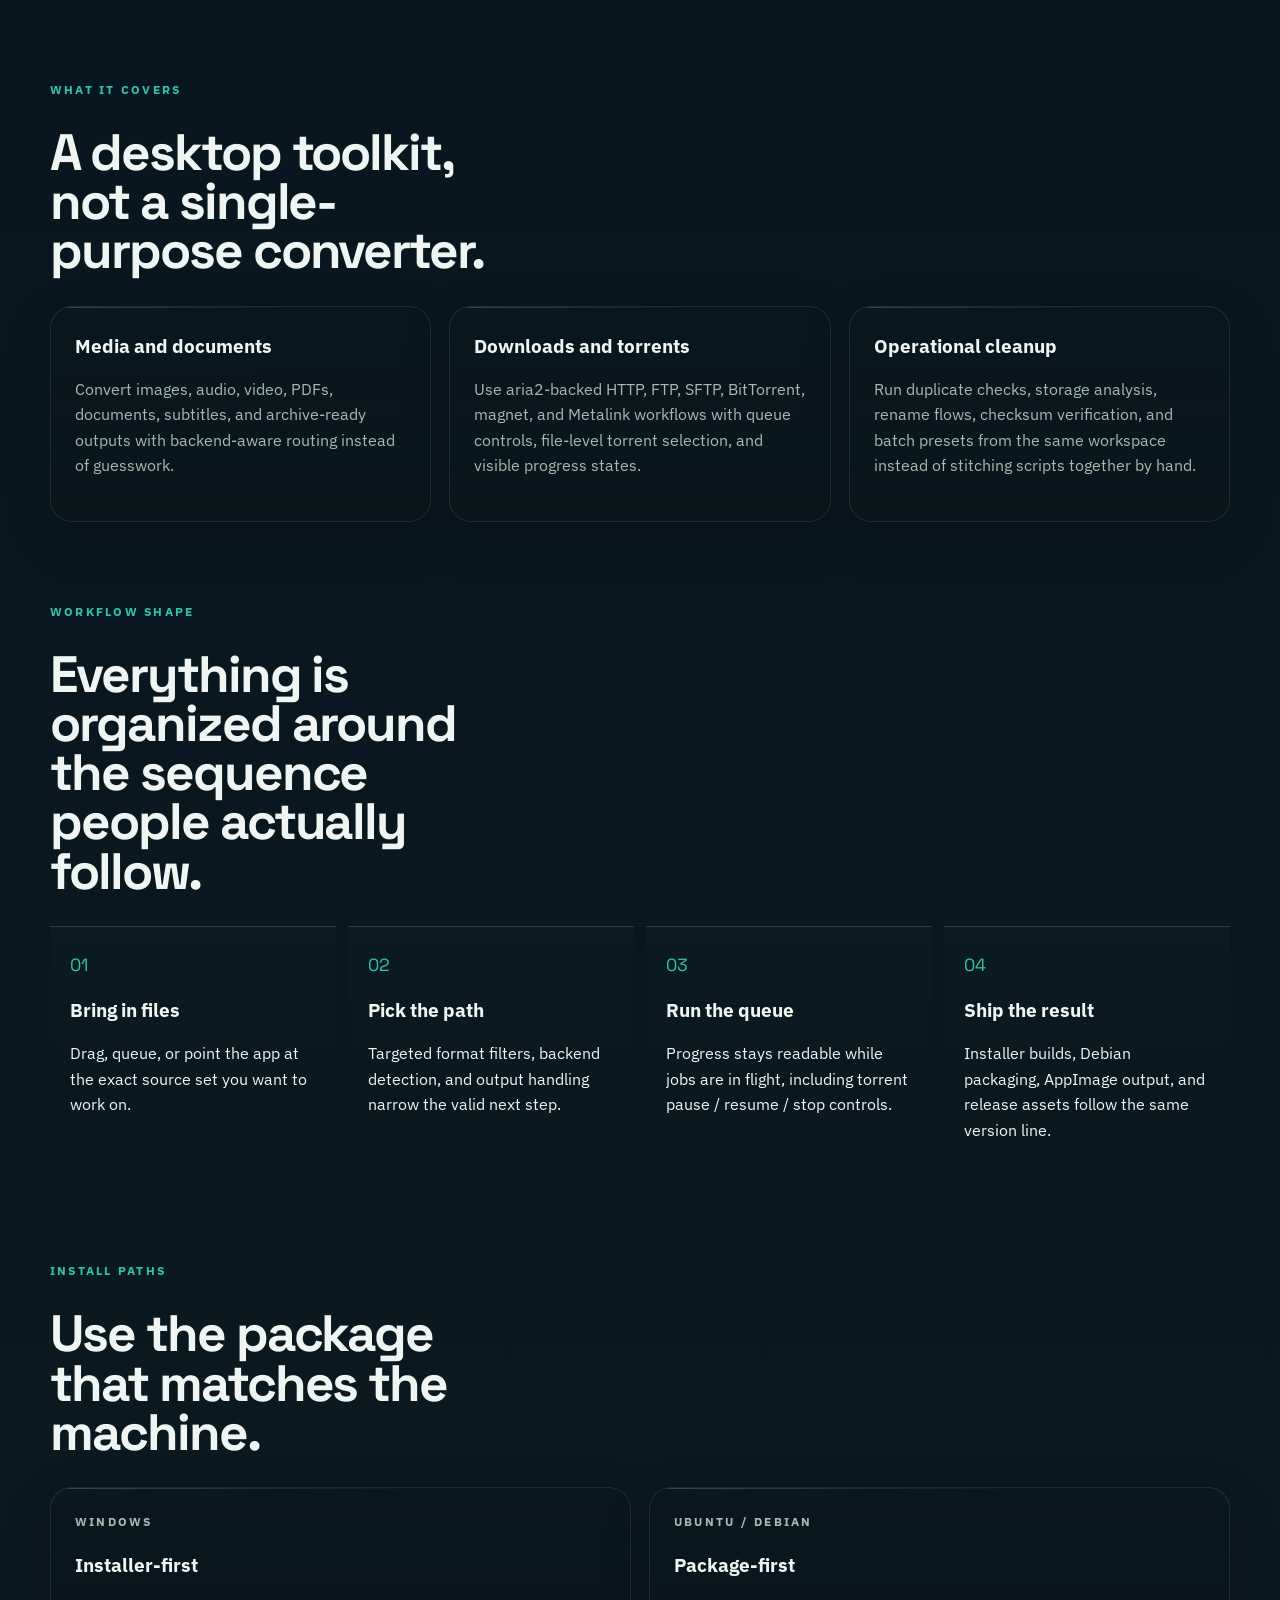
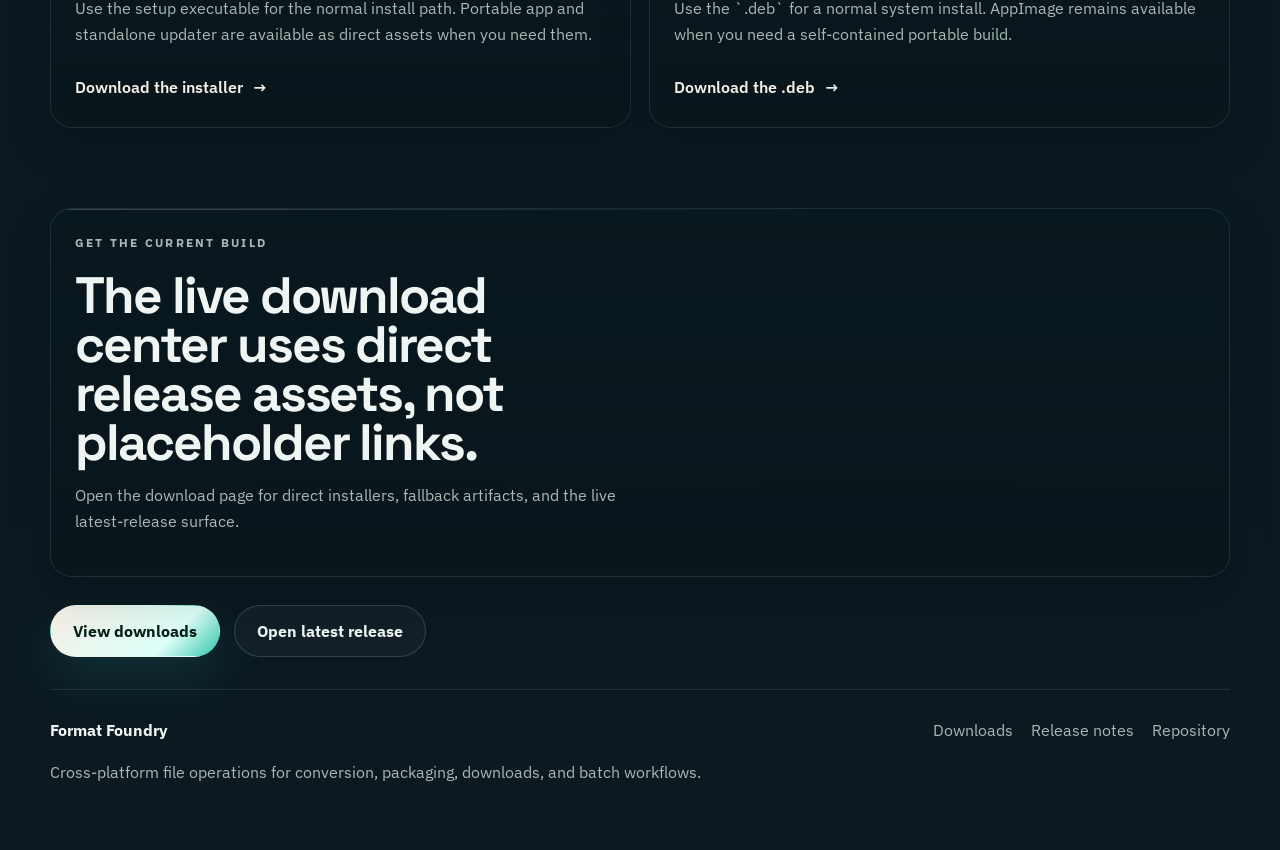
==== commit dbe93466: "Release 1.8.10 with updater hash and Linux splash fixes" ====
--- a/docs/index.html
+++ b/docs/index.html
@@ -41,7 +41,7 @@
         <dl class="hero-meta">
           <div>
             <dt>Current build</dt>
-            <dd data-version>1.8.9</dd>
+            <dd data-version>1.8.10</dd>
           </div>
           <div>
             <dt>Primary installs</dt>
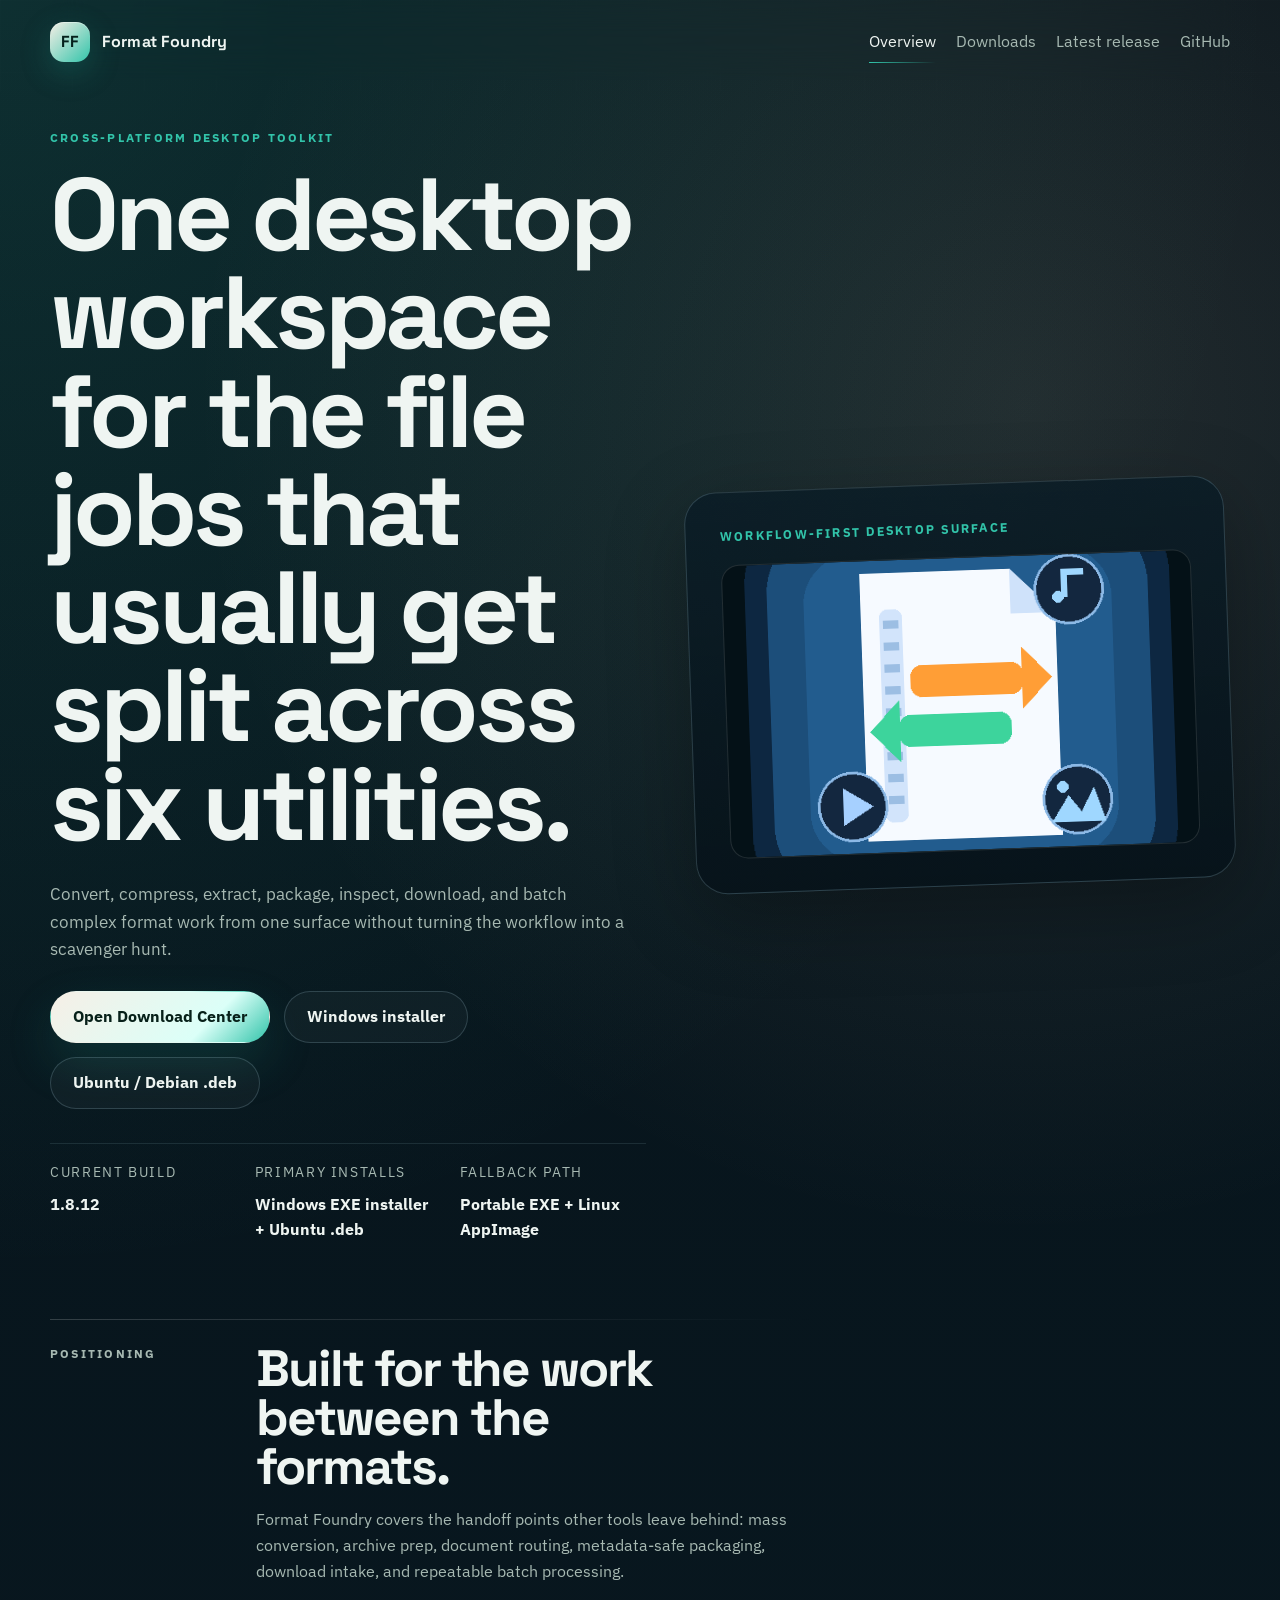
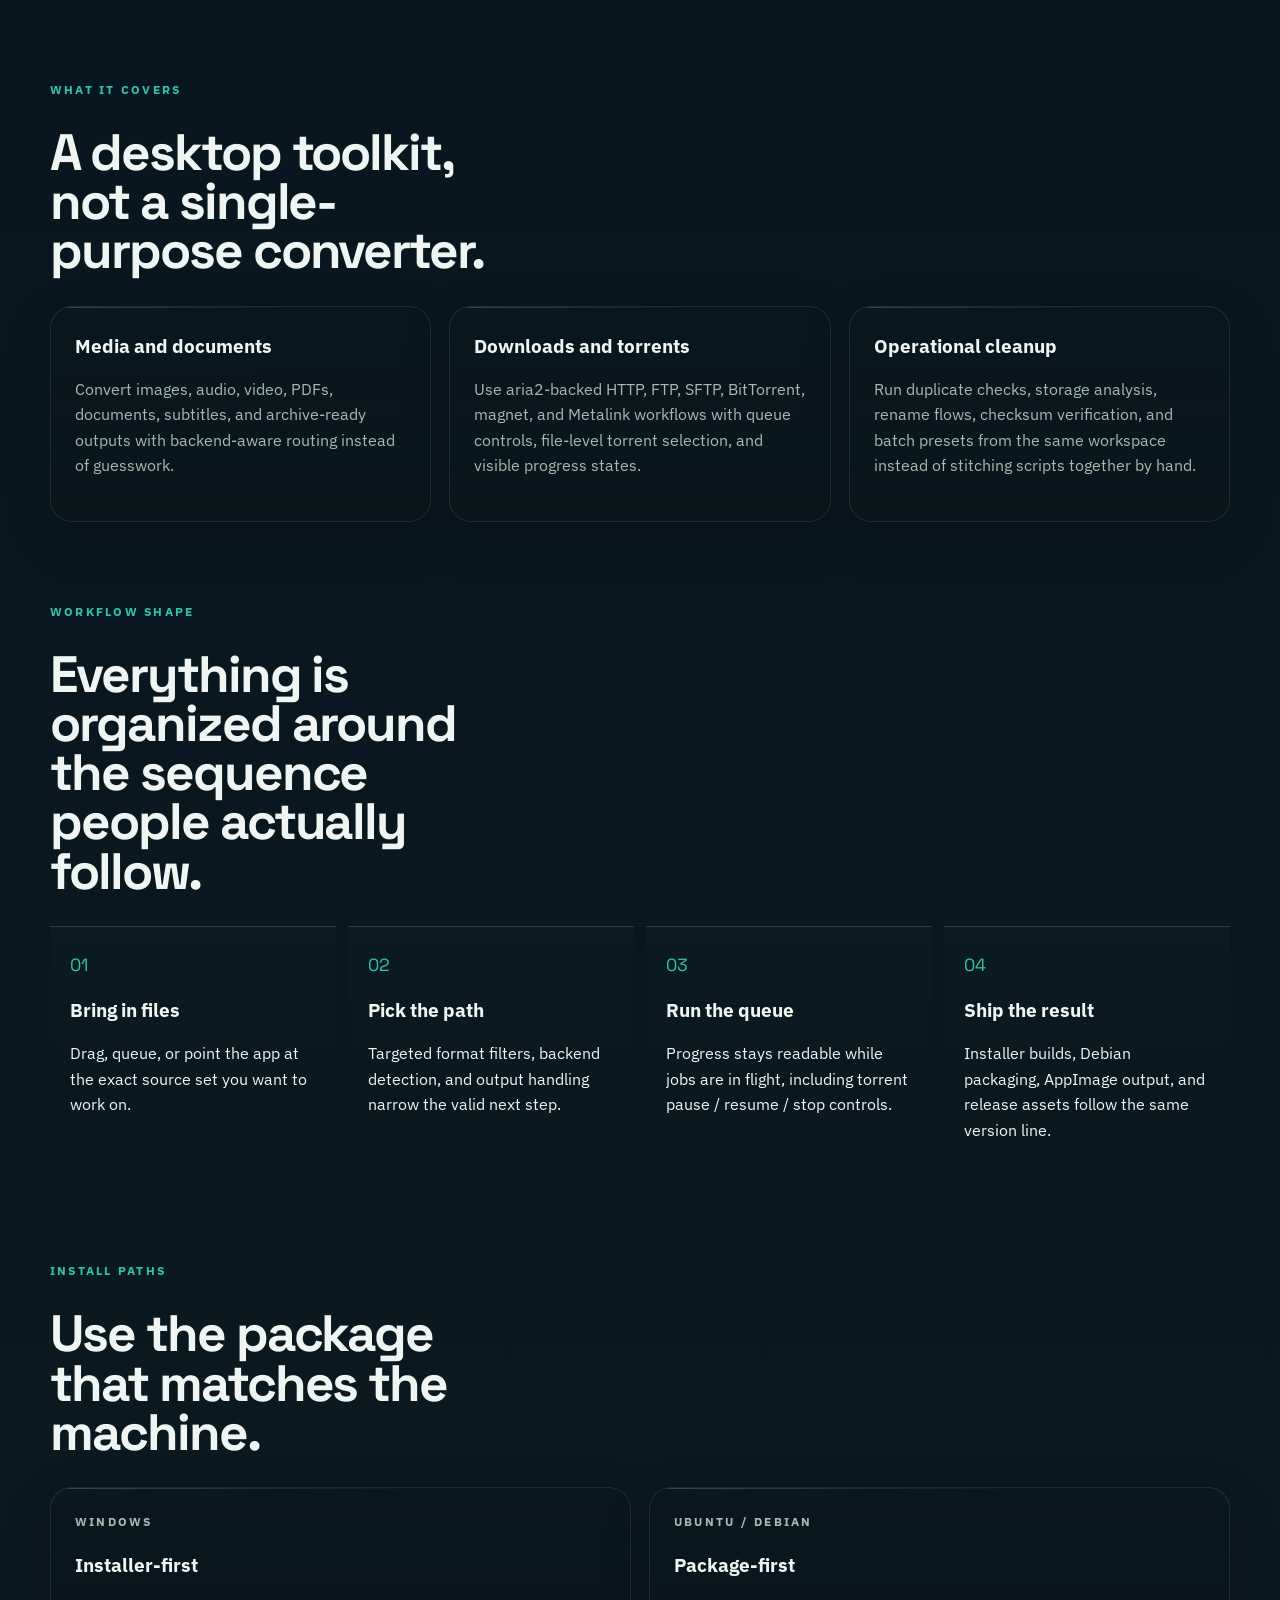
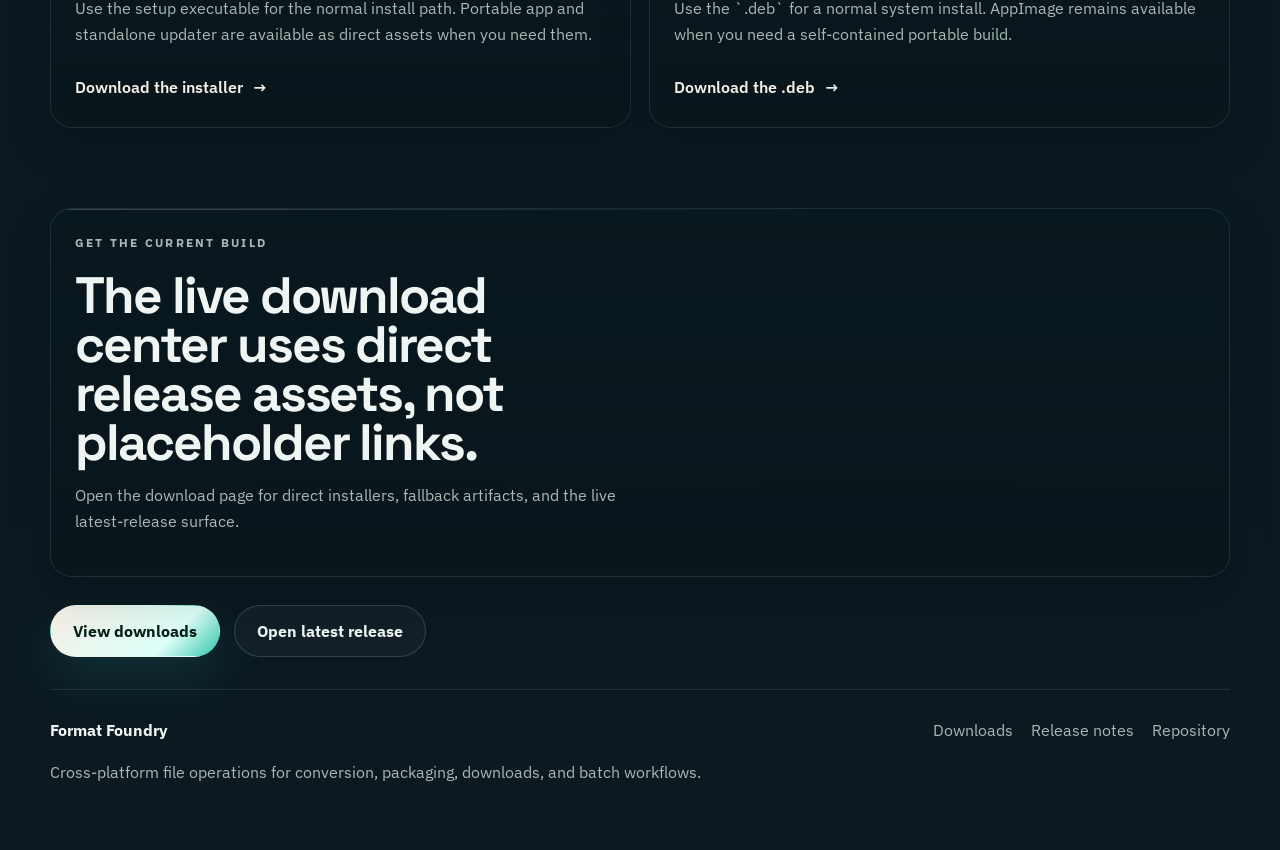
==== commit b4f58734: "Route app update checks through updater" ====
--- a/docs/index.html
+++ b/docs/index.html
@@ -41,7 +41,7 @@
         <dl class="hero-meta">
           <div>
             <dt>Current build</dt>
-            <dd data-version>1.8.10</dd>
+            <dd data-version>1.8.12</dd>
           </div>
           <div>
             <dt>Primary installs</dt>
@@ -156,3 +156,5 @@
   </footer>
 </body>
 </html>
+
+
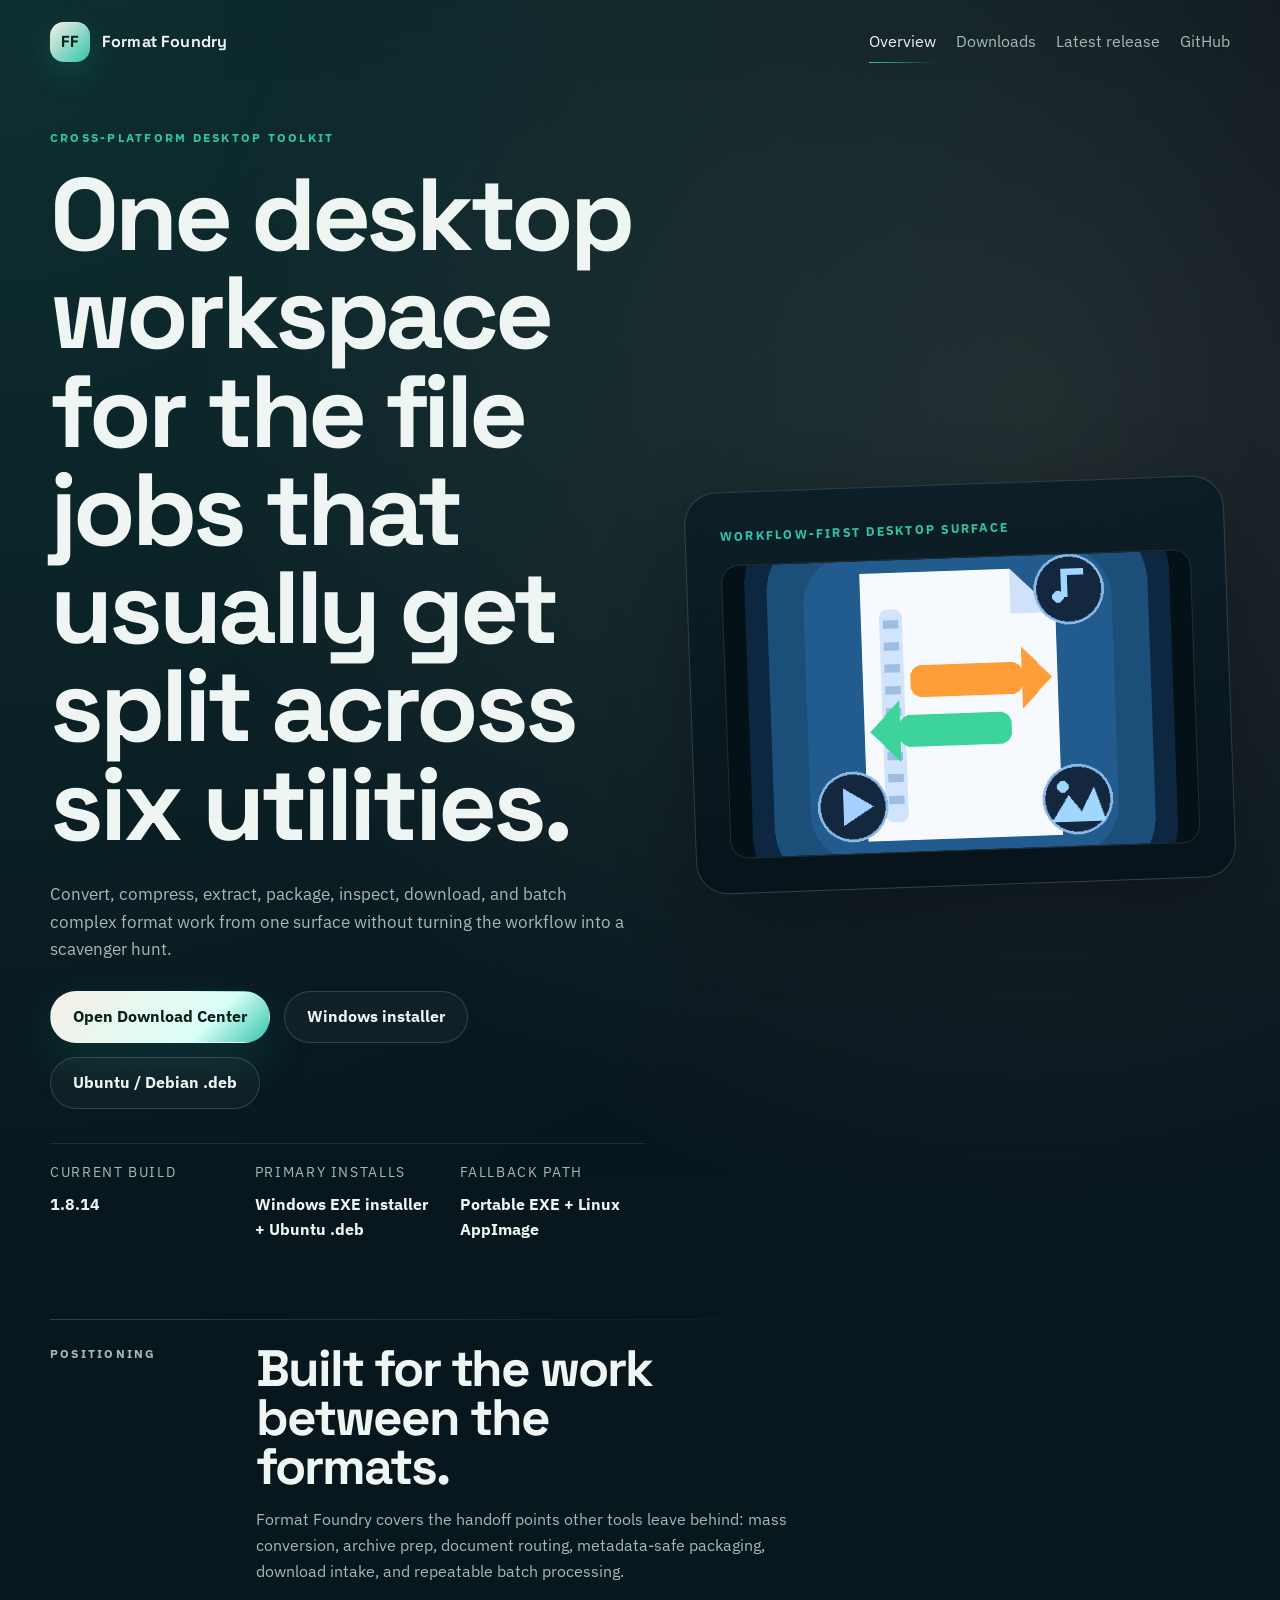
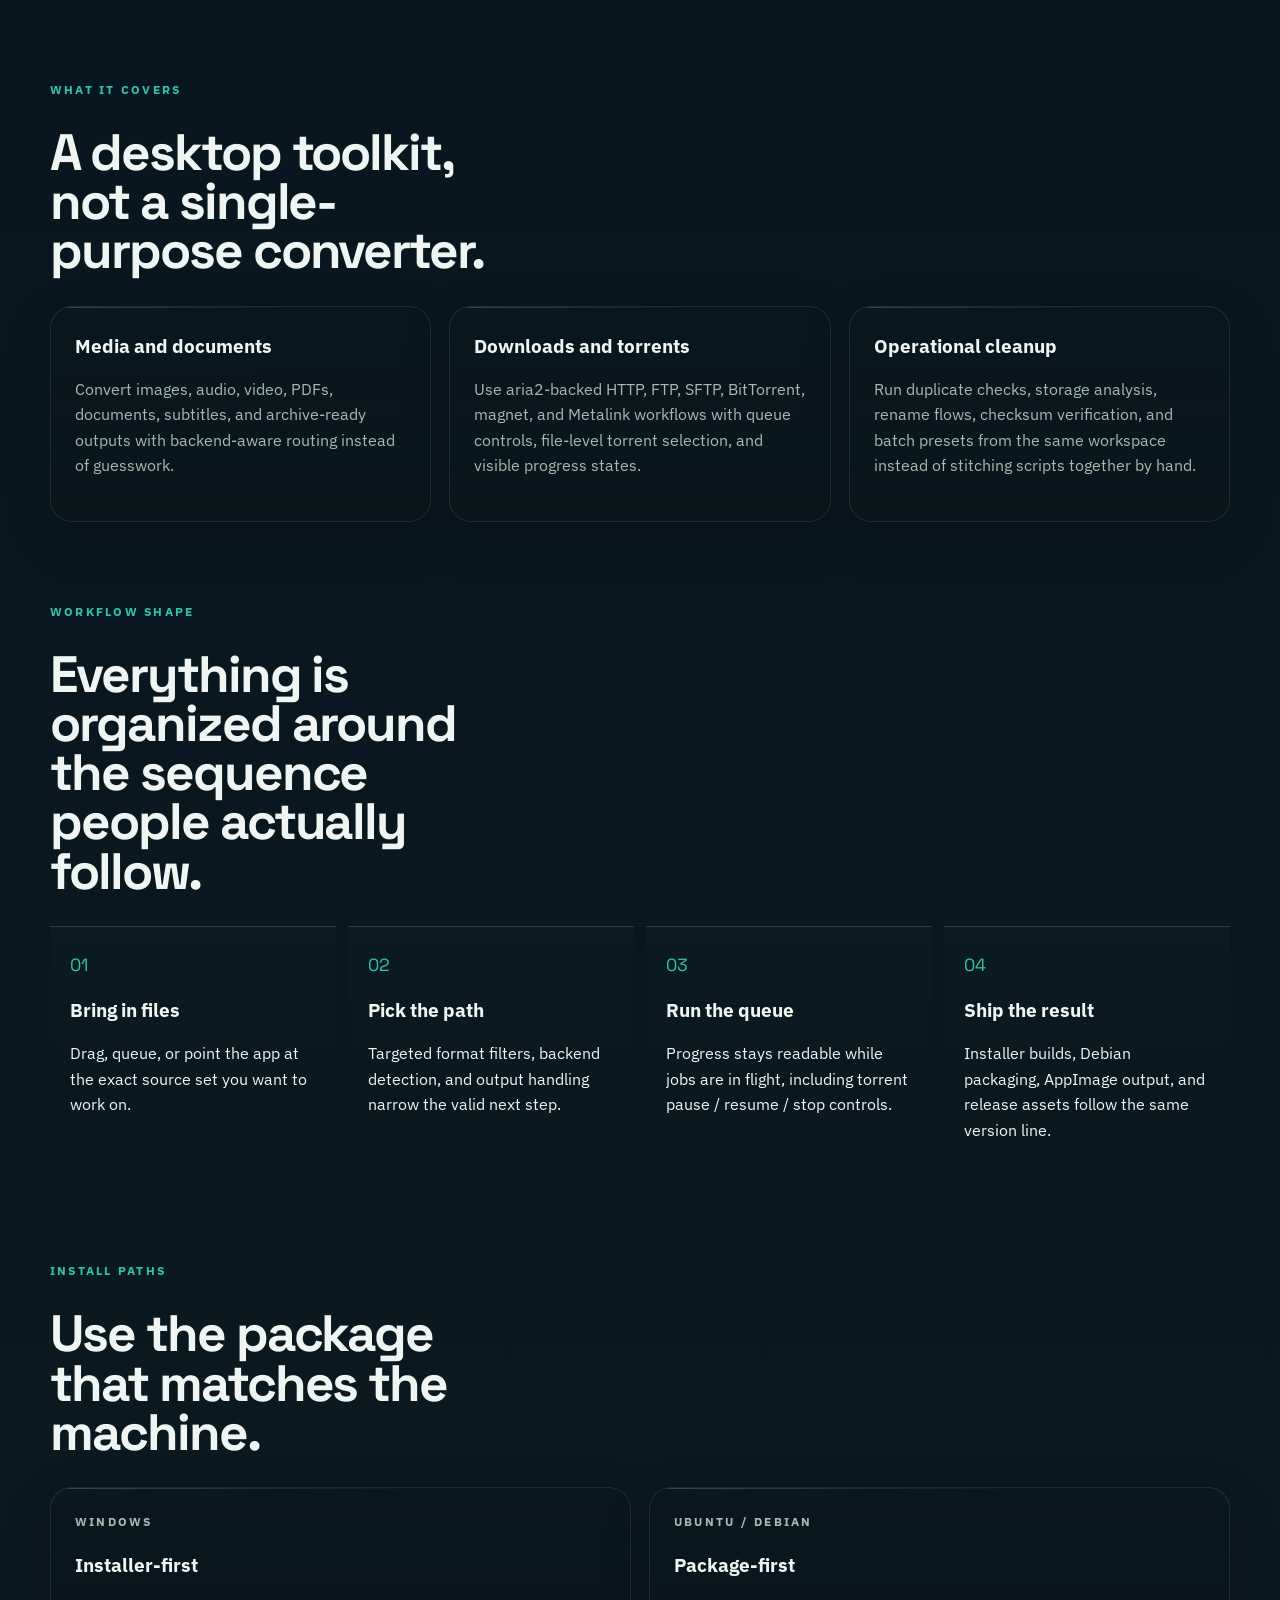
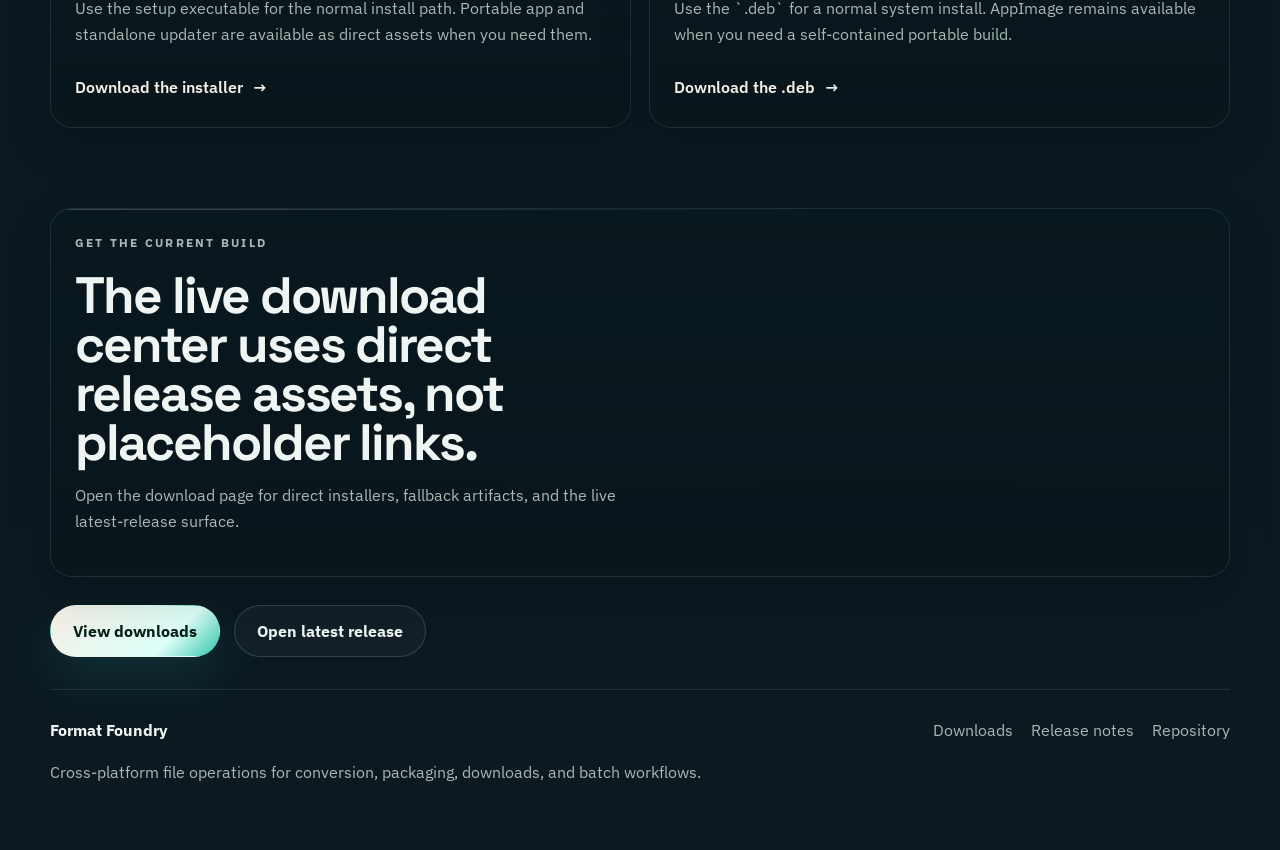
==== commit bfcc897d: "Smooth Linux updater UX and release 1.8.14" ====
--- a/docs/index.html
+++ b/docs/index.html
@@ -1,4 +1,4 @@
-<!DOCTYPE html>
+﻿<!DOCTYPE html>
 <html lang="en">
 <head>
   <meta charset="utf-8">
@@ -41,7 +41,7 @@
         <dl class="hero-meta">
           <div>
             <dt>Current build</dt>
-            <dd data-version>1.8.12</dd>
+            <dd data-version>1.8.14</dd>
           </div>
           <div>
             <dt>Primary installs</dt>
@@ -158,3 +158,5 @@
 </html>
 
 
+
+
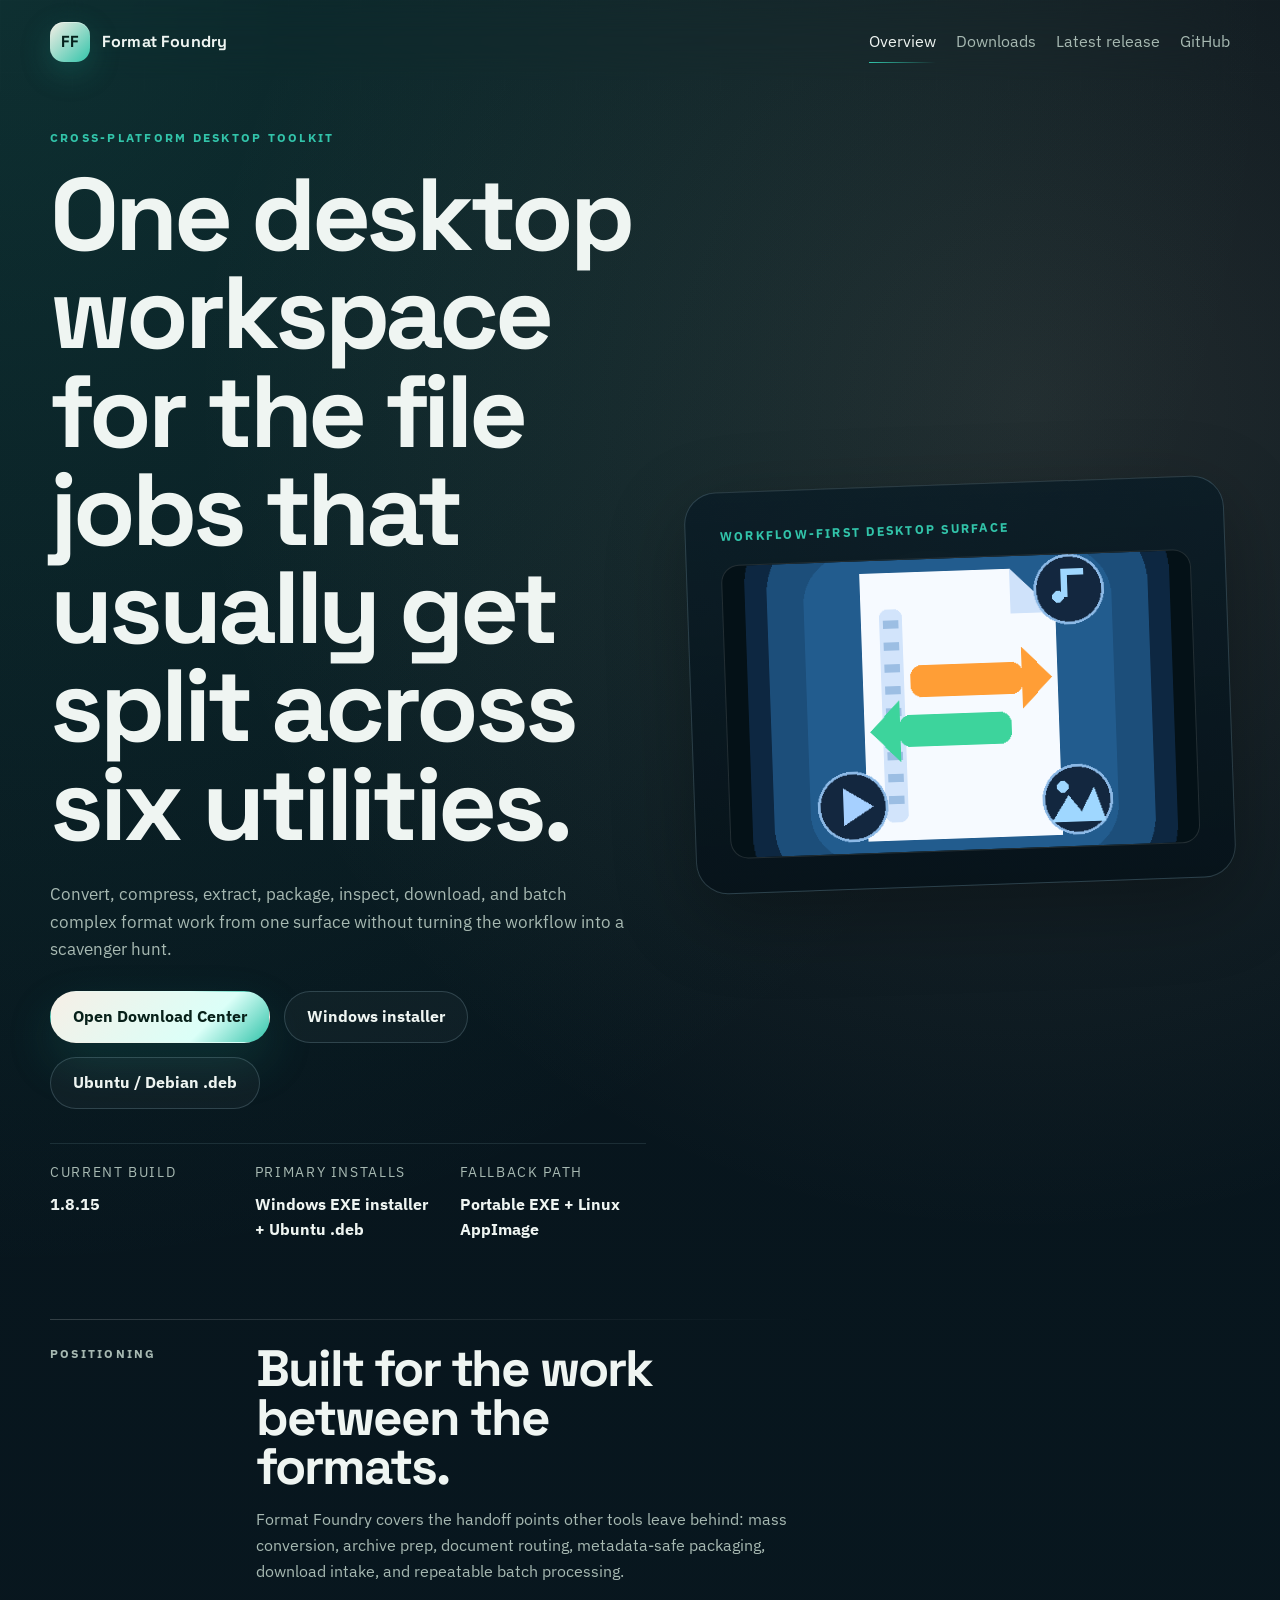
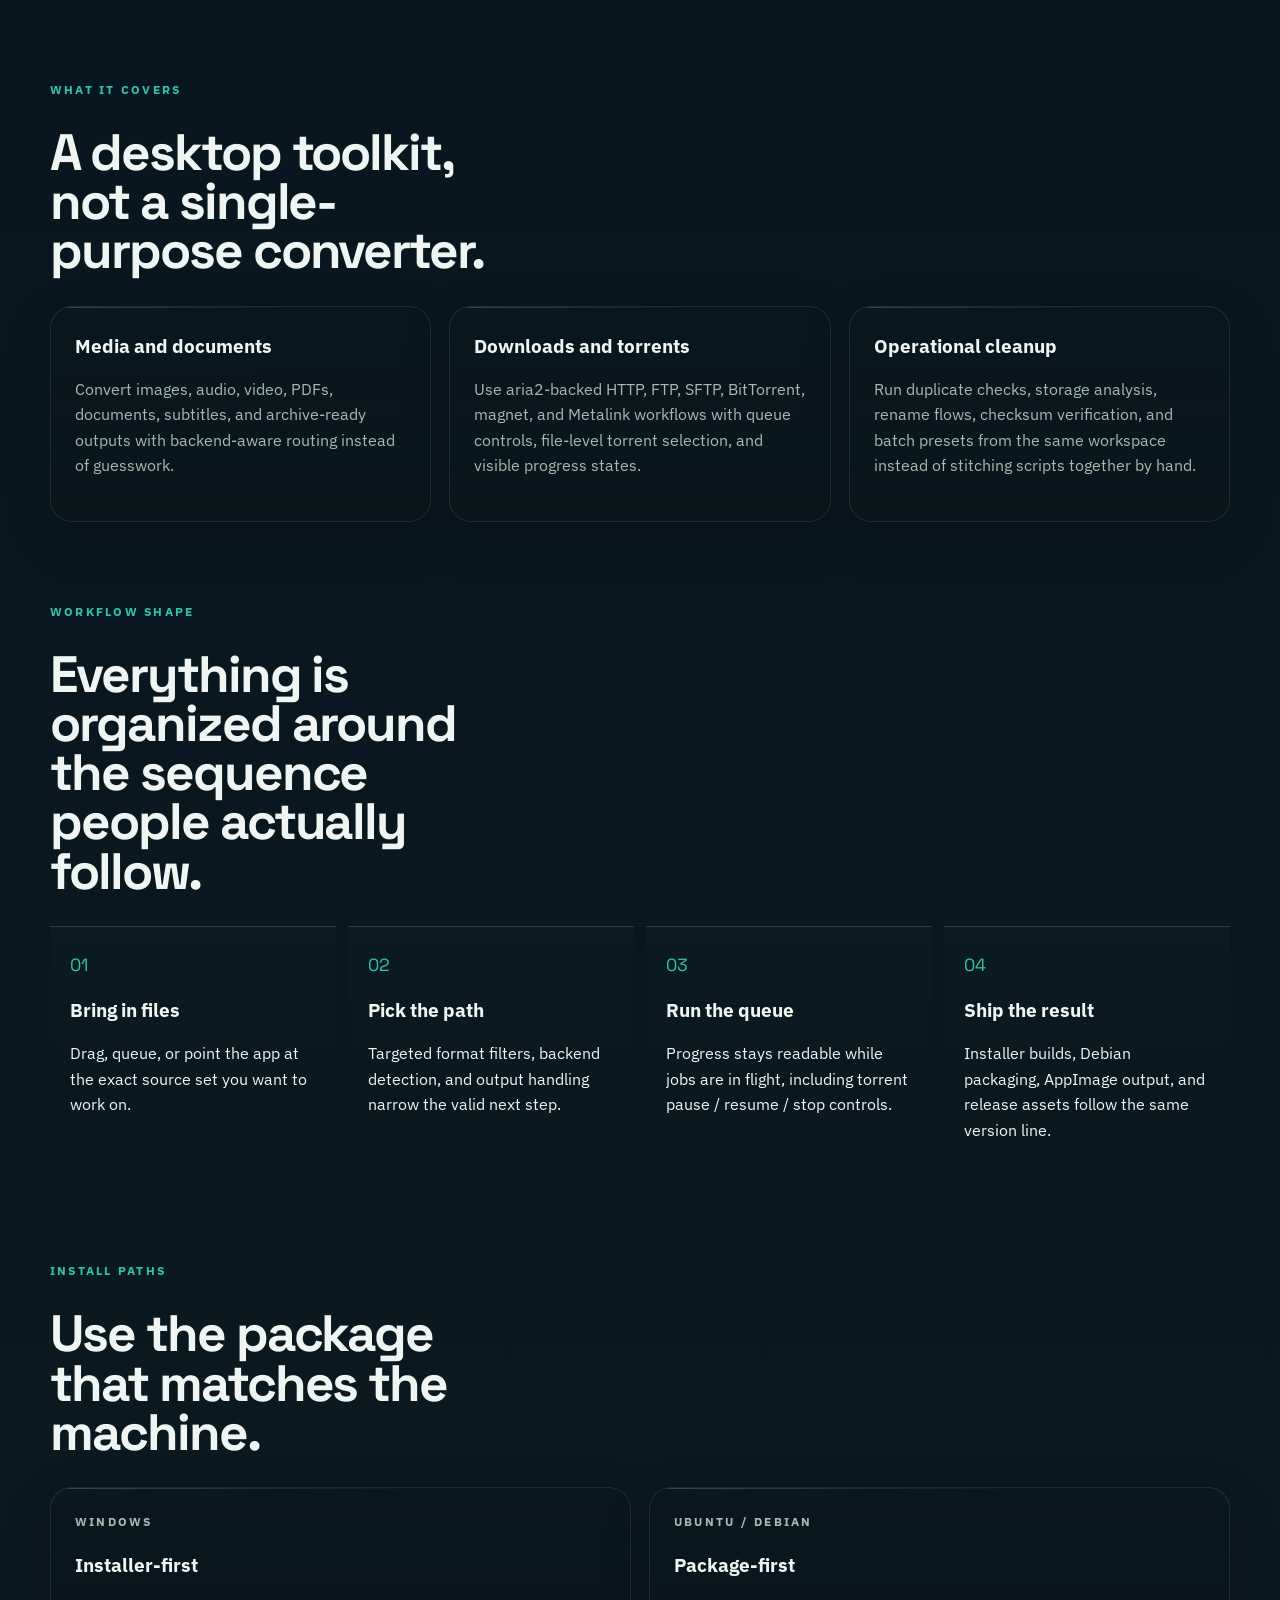
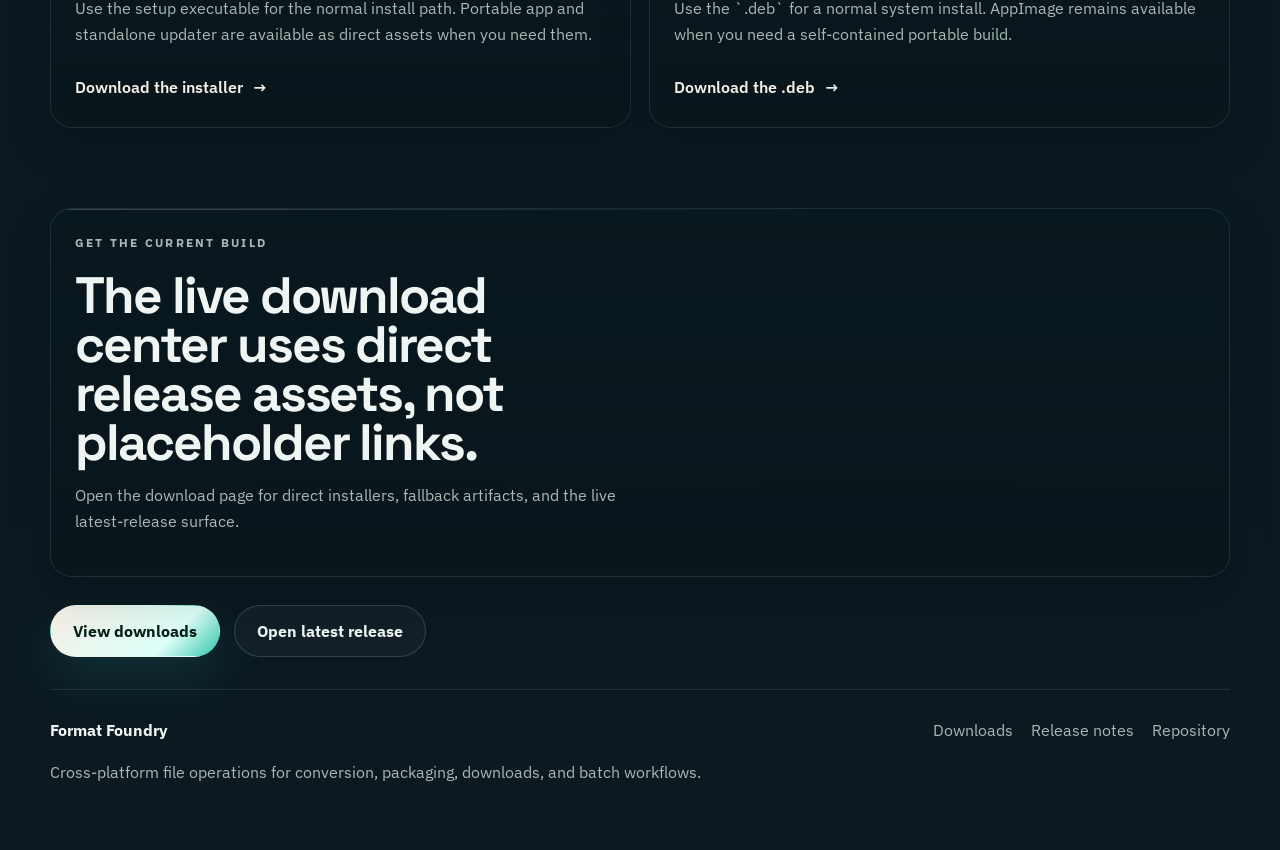
==== commit ce520c82: "Fix window resize clipping in app and settings" ====
--- a/docs/index.html
+++ b/docs/index.html
@@ -41,7 +41,7 @@
         <dl class="hero-meta">
           <div>
             <dt>Current build</dt>
-            <dd data-version>1.8.14</dd>
+            <dd data-version>1.8.15</dd>
           </div>
           <div>
             <dt>Primary installs</dt>
@@ -160,3 +160,4 @@
 
 
 
+
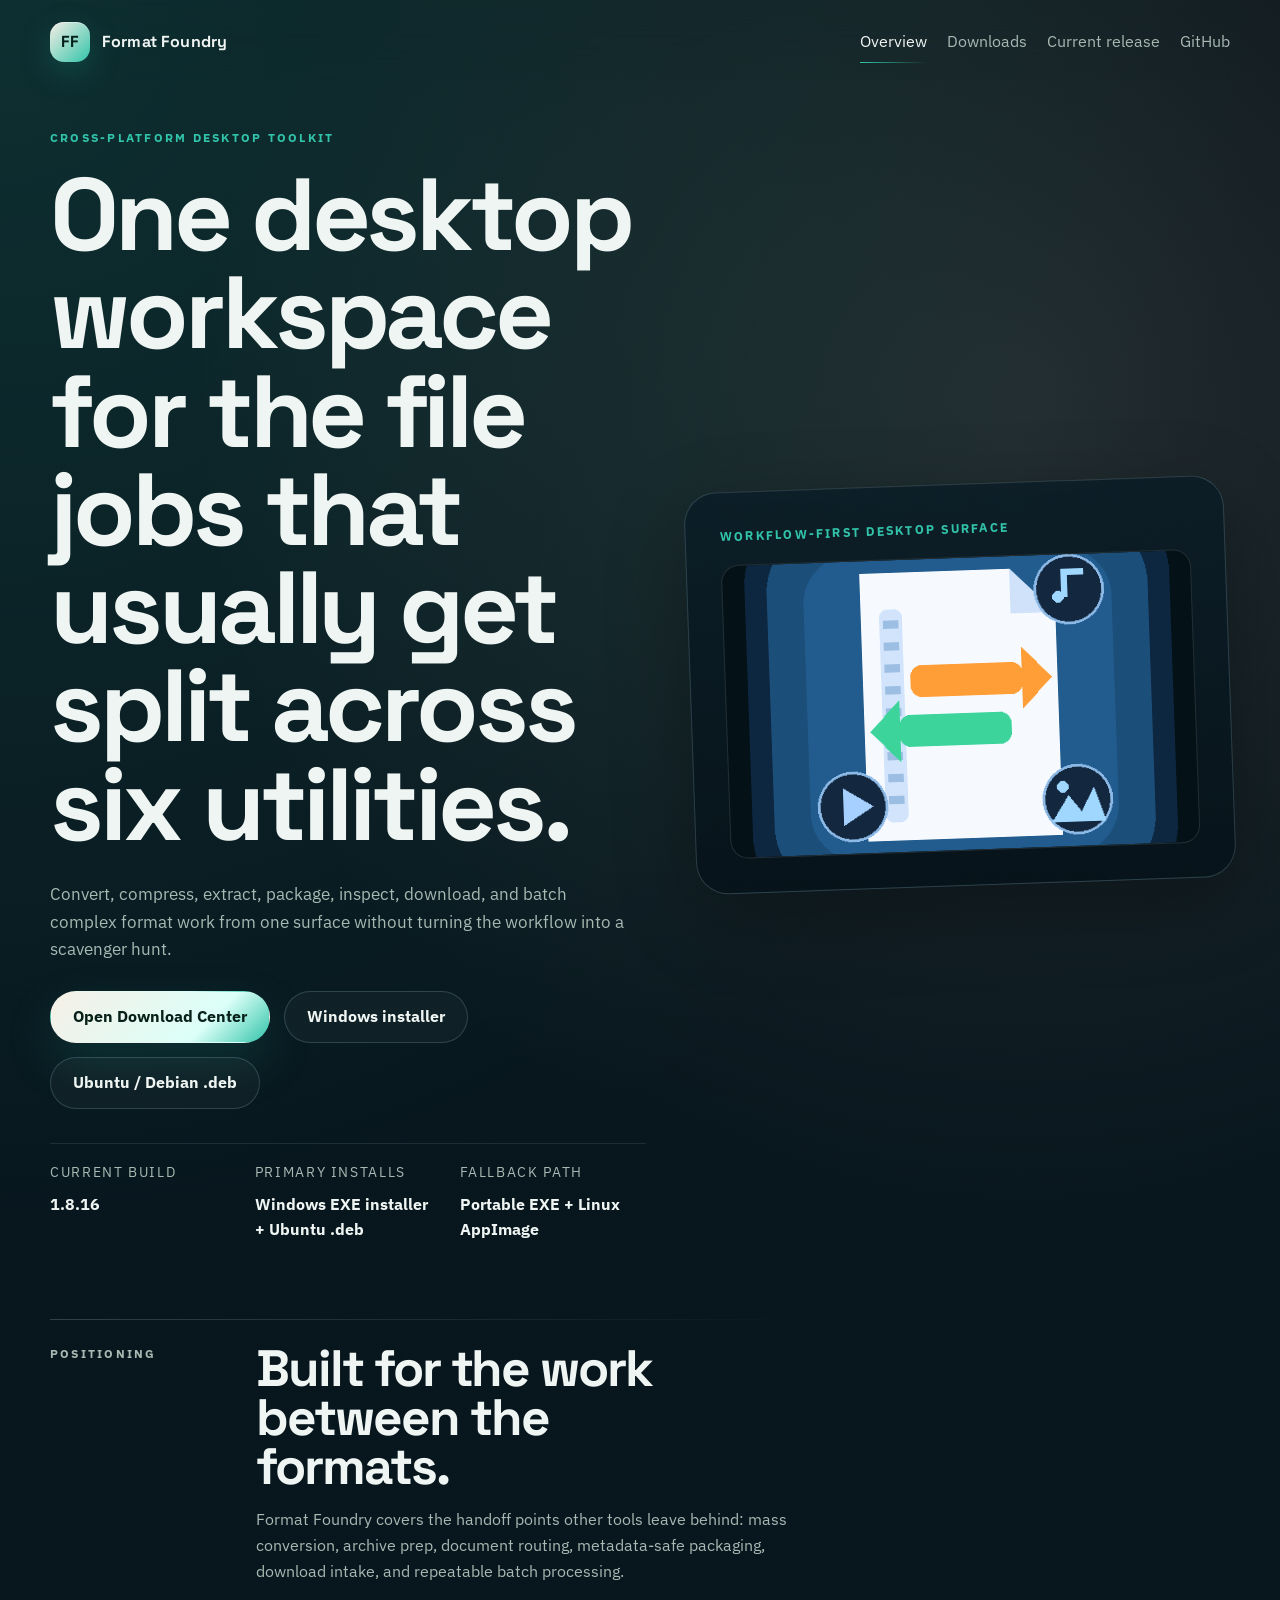
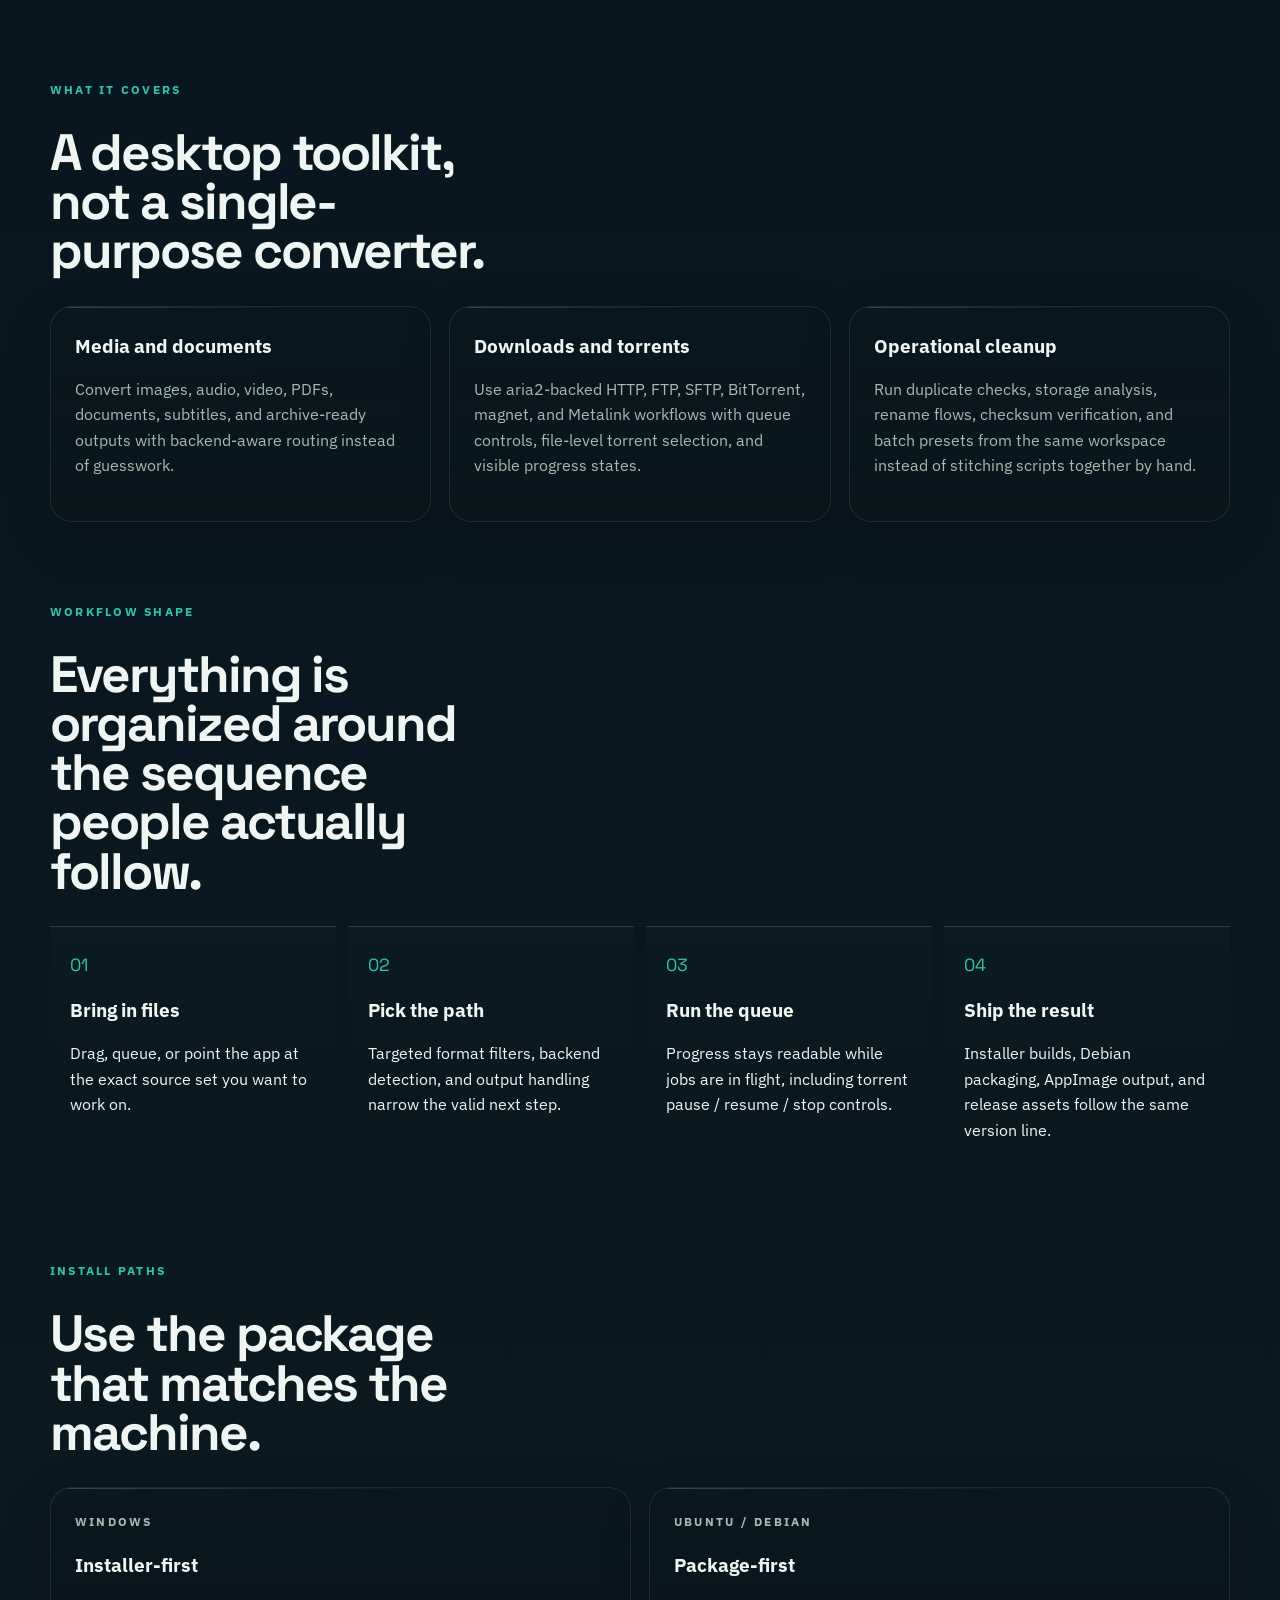
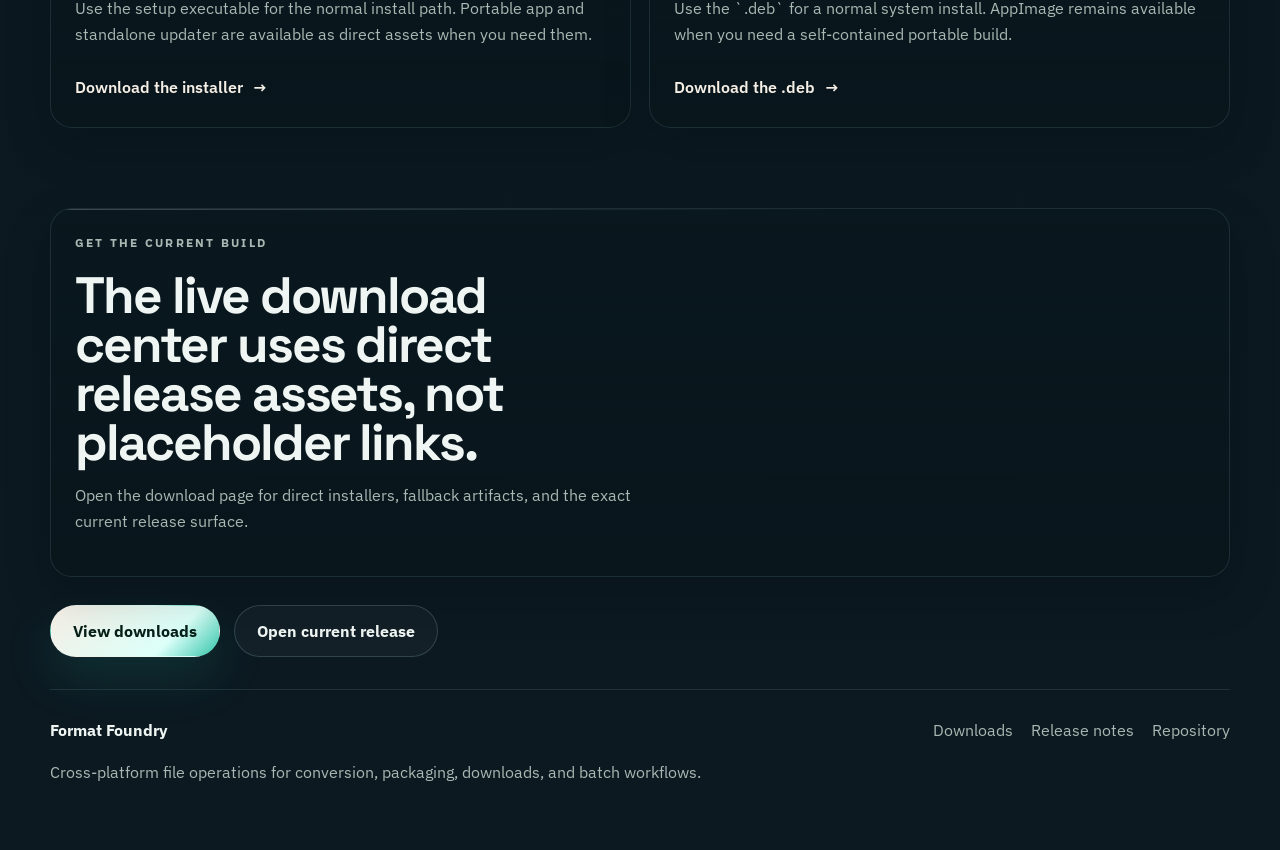
==== commit bfae8a6a: "Publish versioned release asset names" ====
--- a/docs/index.html
+++ b/docs/index.html
@@ -22,7 +22,7 @@
     <nav class="nav-links" aria-label="Primary">
       <a href="index.html" aria-current="page">Overview</a>
       <a href="downloads.html">Downloads</a>
-      <a data-link="releasePage" href="#" target="_blank" rel="noreferrer">Latest release</a>
+      <a data-link="releasePage" href="#" target="_blank" rel="noreferrer">Current release</a>
       <a data-link="repo" href="#" target="_blank" rel="noreferrer">GitHub</a>
     </nav>
   </header>
@@ -41,7 +41,7 @@
         <dl class="hero-meta">
           <div>
             <dt>Current build</dt>
-            <dd data-version>1.8.15</dd>
+            <dd data-version>1.8.16</dd>
           </div>
           <div>
             <dt>Primary installs</dt>
@@ -134,11 +134,11 @@
       <div class="final-copy">
         <p class="section-label">Get the current build</p>
         <h2>The live download center uses direct release assets, not placeholder links.</h2>
-        <p>Open the download page for direct installers, fallback artifacts, and the live latest-release surface.</p>
+        <p>Open the download page for direct installers, fallback artifacts, and the exact current release surface.</p>
       </div>
       <div class="cta-row">
         <a class="button button-primary" href="downloads.html">View downloads</a>
-        <a class="button button-secondary" data-link="releasePage" href="#" target="_blank" rel="noreferrer">Open latest release</a>
+        <a class="button button-secondary" data-link="releasePage" href="#" target="_blank" rel="noreferrer">Open current release</a>
       </div>
     </section>
   </main>
@@ -161,3 +161,7 @@
 
 
 
+
+
+
+
